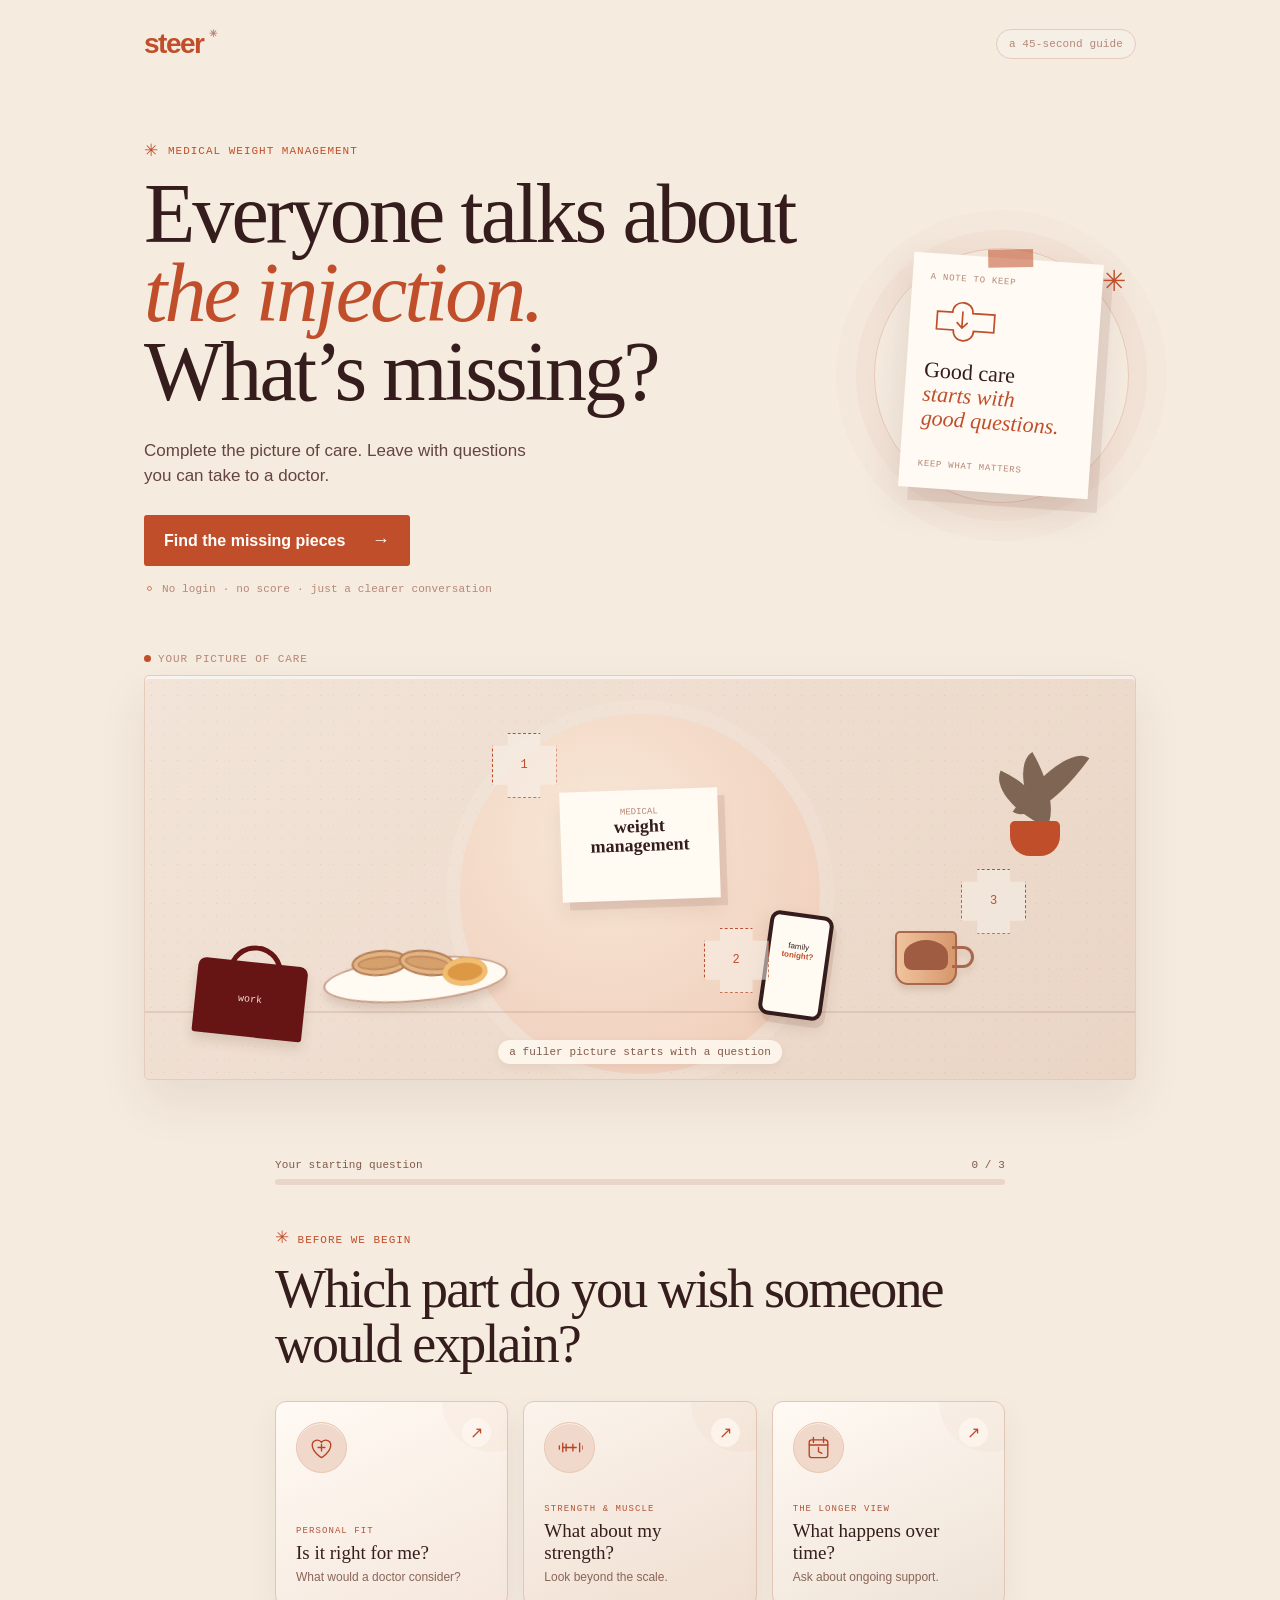
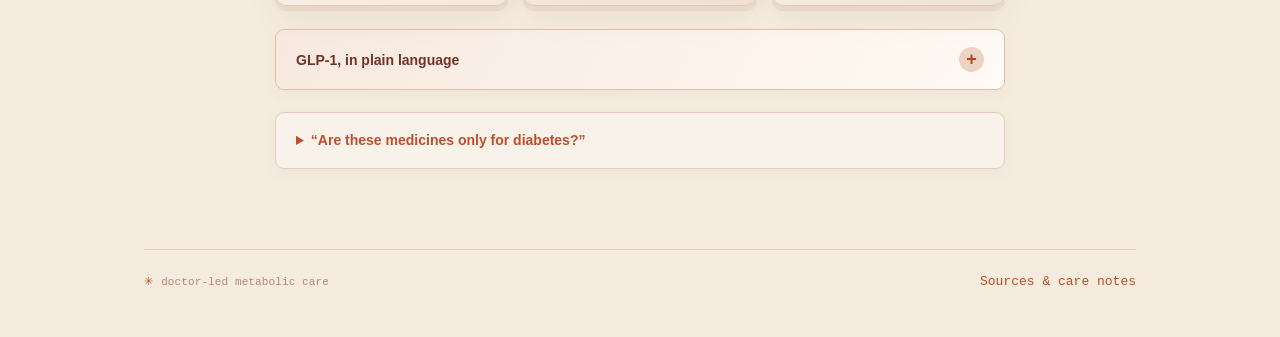
==== index.html @ 1829b13c "Build The Missing Pieces demo" ====
<!doctype html>
<html lang="en">
<head>
  <meta charset="UTF-8" />
  <meta name="viewport" content="width=device-width, initial-scale=1.0" />
  <meta name="theme-color" content="#f5ebdf" />
  <meta name="description" content="The Missing Pieces — a short interactive guide to better questions about medical weight management." />
  <title>The Missing Pieces · steer</title>
  <link rel="stylesheet" href="styles.css" />
  <link rel="stylesheet" href="accessibility.css" />
  <link rel="stylesheet" href="visual-refresh.css" />
  <link rel="stylesheet" href="text-treatment.css" />
</head>
<body>
  <main class="app-shell">
    <header class="topbar"><a class="wordmark" href="#top" aria-label="steer home">steer</a><span class="topbar-note">a 45-second guide</span></header>
    <section class="hero" id="top"><div class="hero-main"><p class="eyebrow"><span class="eyebrow-star">✳</span> medical weight management</p><h1>Everyone talks about<br /><em>the injection.</em><br />What’s missing?</h1><p class="hero-copy">Complete the picture of care. Leave with questions you can take to a doctor.</p><button class="primary-button" id="startButton">Find the missing pieces <span>→</span></button><p class="quiet-note"><span>◦</span> No login <span>·</span> no score <span>·</span> just a clearer conversation</p></div><aside class="hero-aside" aria-hidden="true"><div class="aside-ring"></div><div class="aside-paper"><span class="aside-label">a note to keep</span><svg viewBox="0 0 90 70" fill="none"><path d="M11 24h18c0-7 5-12 12-12s12 5 12 12h26v21H55c0 7-5 12-12 12s-12-5-12-12H11V24Z" stroke="currentColor" stroke-width="2"/><path d="M41 23v19m0 0-6-6m6 6 6-6" stroke="currentColor" stroke-width="2" stroke-linecap="round" stroke-linejoin="round"/></svg><strong>Good care<br /><em>starts with<br />good questions.</em></strong><span class="aside-foot">keep what matters</span></div><span class="aside-spark">✳</span></aside></section>
    <section class="scene-wrap"><div class="scene-label"><span class="dot"></span> your picture of care</div><div class="scene" id="scene" role="img" aria-label="Illustration of an Indian dining table with roti, dal, chai, a work bag, a family invitation, and three empty spaces around a medical weight-management note."><div class="sun-shape"></div><div class="table-line"></div><div class="plant plant-left"><i></i><i></i><i></i><b></b></div><div class="plate"><span class="roti r1"></span><span class="roti r2"></span><span class="dal"></span></div><div class="chai"><span class="chai-liquid"></span><span class="chai-handle"></span></div><div class="phone"><span>family<br /><b>tonight?</b></span></div><div class="bag"><span>work</span></div><div class="note-card"><small>medical</small><strong>weight<br />management</strong></div><div class="piece-slot slot-one" data-piece="0"><span>1</span></div><div class="piece-slot slot-two" data-piece="1"><span>2</span></div><div class="piece-slot slot-three" data-piece="2"><span>3</span></div><div class="band" aria-hidden="true"></div><div class="calendar" aria-hidden="true"><b>MON</b><strong>15</strong></div><div class="scene-caption">a fuller picture starts with a question</div></div></section>
    <section class="experience" id="experience"><div class="progress-row"><span id="progressLabel">Your starting question</span><span id="progressCount">0 / 3</span></div><div class="progress-track"><span id="progressBar"></span></div>
      <div class="step-panel active" id="concernPanel"><p class="eyebrow"><span class="eyebrow-star">✳</span> Before we begin</p><h2>Which part do you wish someone would explain?</h2><div class="option-grid concern-options"><button class="option" data-concern="right"><span class="option-icon"><svg viewBox="0 0 32 32" fill="none"><path d="M16 28s-11-6.7-11-15a6 6 0 0 1 11-3 6 6 0 0 1 11 3c0 8.3-11 15-11 15Z"/><path d="M12 16h8m-4-4v8"/></svg></span><span class="option-copy"><small>PERSONAL FIT</small><strong>Is it right for me?</strong><em>What would a doctor consider?</em></span><b aria-hidden="true">↗</b></button><button class="option" data-concern="muscle"><span class="option-icon"><svg viewBox="0 0 32 32" fill="none"><path d="M8 11v10m-4-7v4m24-7v10m4-7v4M8 16h16"/><path d="M12 12v8m8-8v8"/></svg></span><span class="option-copy"><small>STRENGTH &amp; MUSCLE</small><strong>What about my strength?</strong><em>Look beyond the scale.</em></span><b aria-hidden="true">↗</b></button><button class="option" data-concern="longterm"><span class="option-icon"><svg viewBox="0 0 32 32" fill="none"><rect x="5" y="7" width="22" height="21" rx="3"/><path d="M10 4v6m12-6v6M5 13h22m-11 3v5l4 2"/></svg></span><span class="option-copy"><small>THE LONGER VIEW</small><strong>What happens over time?</strong><em>Ask about ongoing support.</em></span><b aria-hidden="true">↗</b></button></div><details class="basics-note"><summary>GLP-1, in plain language <span>+</span></summary><div class="signal-diagram" aria-hidden="true"><span>gut hormone</span><b>→</b><span>body signals</span><b>→</b><span>appetite<br />&amp; glucose</span></div><p>GLP-1 is a hormone made in the gut. Medicines that act on this pathway mimic some of its effects, including effects on appetite and blood glucose. The exact effects and approved uses depend on the specific product.</p><a href="https://www.niddk.nih.gov/health-information/weight-management/prescription-medications-treat-overweight-obesity" target="_blank" rel="noreferrer">NIDDK: prescription medicines and how they work ↗</a></details><details class="myth-note"><summary>“Are these medicines only for diabetes?”</summary><p>Uses vary by medicine and product. In India, some products in this treatment area have weight-management indications. Ask a clinician about the exact product, its approved use and whether it could be appropriate for you.</p><a href="https://cdsco.gov.in/opencms/resources/UploadCDSCOWeb/2018/UploadBiologicalrDNA/Form%2045%20Jul%202021%20to%20Aug%202022%20Final.pdf" target="_blank" rel="noreferrer">CDSCO approved product information ↗</a></details></div>
      <div class="step-panel" id="piecePanel"><button class="back-link" id="backToConcern">← <span>Change my concern</span></button><p class="eyebrow" id="pieceEyebrow">piece one · before you begin</p><h2 id="pieceQuestion"></h2><div class="option-grid answer-options"><button class="answer" data-answer="surface"><span><svg viewBox="0 0 24 24" fill="none"><path d="M5 5h14v11H9l-4 4V5Z"/><path d="M9 9h6m-6 4h4"/></svg></span><strong id="answerA"></strong></button><button class="answer" data-answer="care"><span><svg viewBox="0 0 24 24" fill="none"><path d="M4 6h16v11H9l-5 3V6Z"/><path d="M8 10h8m-8 3h5"/></svg></span><strong id="answerB"></strong></button></div><div class="reveal" id="reveal" aria-live="polite"><div class="reveal-mark">✦</div><p id="revealText"></p><p class="source-caption" id="sourceCaption"></p><button class="text-button" id="sourceButton">Read evidence notes and sources ↗</button></div><button class="primary-button next-button" id="nextButton">Find the next piece <span>→</span></button></div>
      <div class="step-panel" id="finalPanel"><p class="eyebrow">your take-away</p><h2>A fuller picture.<br /><em>Better questions.</em></h2><div class="question-card" id="questionCard"><div class="card-top"><span>before i decide</span><span>steer · 01</span></div><h3>My questions for a doctor</h3><p class="card-context" id="cardContext"></p><ol id="questionList"></ol><div class="card-footer">Bring this conversation to someone who can make the medical call with you.</div></div><div class="action-row"><button class="secondary-button" id="copyButton">Copy my questions</button><button class="secondary-button" id="downloadButton">Save card</button></div><div class="handoff"><p>You don’t need to have the answers before speaking to a doctor.</p><button class="primary-button" id="handoffButton">Bring these questions to Steer <span>→</span></button><button class="text-button" id="programmeButton">See how the programme works</button></div><button class="restart-button" id="restartButton">Start again</button><p class="privacy-note">If you choose to contact Steer, you decide whether to share this summary. Nothing is shared automatically.</p></div>
    </section>
    <footer class="site-footer"><span>doctor-led metabolic care</span><button class="text-button" id="footerSourceButton">Sources &amp; care notes</button></footer>
  </main>
  <dialog id="sourceDialog"><button class="dialog-close" id="dialogClose" aria-label="Close">×</button><p class="eyebrow">care notes</p><h2>What this experience is saying</h2><p>Medical weight-management decisions are personal. A clinician considers your health history, medicines, goals, risks and benefits before recommending a plan.</p><p>Resistance exercise during dietary weight loss may help limit lean-mass loss, though results vary. The evidence does not guarantee that muscle will be preserved for an individual.</p><p>In the STEP 1 trial extension, participants regained weight after semaglutide and structured lifestyle support were withdrawn. This study does not predict an individual’s outcome.</p><p class="dialog-source">Sources: <a href="https://www.nice.org.uk/guidance/ng246/chapter/medicines-and-surgery" target="_blank" rel="noreferrer">NICE weight-management guidance</a> (UK; general clinical context); <a href="https://bmjopensem.bmj.com/content/11/3/e002363" target="_blank" rel="noreferrer">resistance exercise systematic review</a>; <a href="https://pubmed.ncbi.nlm.nih.gov/35441470/" target="_blank" rel="noreferrer">Wilding et al., STEP 1 extension</a>. This prototype is educational and not medical advice.</p></dialog>
  <dialog id="consentDialog"><button class="dialog-close" id="consentClose" aria-label="Close">×</button><p class="eyebrow">before you continue</p><h2>Continue to Steer?</h2><p>Your concern and questions stay in this browser. This demo does not send them to Steer. Save or copy your card, then bring it with you if you contact the team.</p><label class="consent-check"><input type="checkbox" id="consentCheckbox" /> <span>I understand that continuing opens Steer’s website; it does not share my answers.</span></label><button class="primary-button" id="consentContinue" disabled>Continue to Steer <span>→</span></button><button class="text-button dialog-cancel" id="consentCancel">Stay here</button></dialog>
  <div class="toast" id="toast" role="status"></div><script src="app.js"></script>
</body>
</html>
---- styles.css ----
:root{--cream:#f5ebdf;--soft:#f8f2eb;--rust:#c04e2a;--maroon:#661414;--ink:#351d1d;--clay:#b58777;--blush:#e6cbbd;--shadow:0 16px 45px rgba(83,39,24,.10)}
*{box-sizing:border-box}html{scroll-behavior:smooth}body{margin:0;background:var(--cream);color:var(--ink);font-family:'DM Sans',sans-serif}button{font:inherit;cursor:pointer;color:inherit}.app-shell{max-width:1040px;margin:auto;padding:0 24px}.topbar{display:flex;justify-content:space-between;align-items:center;padding:25px 0;border-bottom:1px solid var(--blush)}.wordmark{font-size:25px;font-weight:700;letter-spacing:-1.5px;color:var(--rust);text-decoration:none}.topbar-note,.quiet-note,.scene-caption,.scene-label,.progress-row,.card-top,.site-footer,.privacy-note{font-family:'DM Mono',monospace;font-size:11px;letter-spacing:.01em}.topbar-note{color:var(--clay)}.hero{max-width:730px;padding:75px 0 42px}.eyebrow{margin:0 0 14px;color:var(--rust);font-family:'DM Mono',monospace;font-size:11px;text-transform:uppercase;letter-spacing:.09em}.hero h1,h2,h3{font-family:'Playfair Display',serif;font-weight:500;letter-spacing:-.035em;margin:0}.hero h1{font-size:clamp(47px,7vw,82px);line-height:.98}.hero em,h2 em{color:var(--rust);font-style:italic}.hero-copy{max-width:430px;font-size:18px;line-height:1.5;margin:26px 0}.primary-button{border:0;background:var(--rust);color:#fff;padding:15px 20px;border-radius:3px;font-weight:600;transition:transform .2s,background .2s}.primary-button:hover{background:var(--maroon);transform:translateY(-2px)}.primary-button span{padding-left:22px;font-size:18px}.quiet-note{margin:13px 0;color:var(--clay)}
.scene-wrap{position:relative;padding:20px 0 50px}.scene-label{color:var(--clay);margin-bottom:10px}.dot{display:inline-block;width:7px;height:7px;border-radius:50%;background:var(--rust);margin-right:7px}.scene{height:390px;position:relative;overflow:hidden;background:#eddfd0;border:1px solid var(--blush);box-shadow:var(--shadow);background-image:radial-gradient(rgba(192,78,42,.08) .8px,transparent .8px);background-size:10px 10px}.sun-shape{position:absolute;width:360px;height:360px;border-radius:50%;background:#f4d8c7;left:50%;top:50px;transform:translateX(-50%)}.table-line{position:absolute;left:0;right:0;bottom:52px;border-top:2px solid rgba(102,20,20,.17)}.plate{position:absolute;left:18%;bottom:77px;width:185px;height:45px;border-radius:50%;background:#f8f2eb;border:2px solid #c99e8a;transform:rotate(-5deg)}.roti{position:absolute;border-radius:50%;background:#d6a06d;border:2px solid #b77e55;width:57px;height:26px;top:-12px}.r1{left:28px}.r2{left:75px;top:-8px;transform:rotate(12deg)}.dal{position:absolute;width:45px;height:28px;border-radius:50%;background:#dc9845;right:18px;top:3px}.chai{position:absolute;right:18%;bottom:94px;width:62px;height:54px;border:2px solid #a9684e;border-radius:5px 5px 13px 13px;background:#e3b184}.chai-liquid{display:block;margin:7px;width:44px;height:30px;background:#9f5c42;border-radius:50% 50% 8px 8px}.chai-handle{position:absolute;right:-19px;top:13px;width:22px;height:22px;border:3px solid #a9684e;border-left:0;border-radius:0 50% 50% 0}.phone{position:absolute;right:31%;bottom:61px;width:64px;height:105px;border:4px solid var(--ink);border-radius:10px;background:var(--soft);padding:25px 5px 5px;font-size:8px;text-align:center;transform:rotate(8deg);box-shadow:4px 5px 0 rgba(102,20,20,.13)}.phone b{color:var(--rust)}.bag{position:absolute;left:5%;bottom:42px;width:110px;height:75px;background:var(--maroon);border-radius:8px 8px 3px 3px;transform:rotate(6deg);color:#f6ddd0;text-align:center;padding-top:32px;font-family:'DM Mono',monospace;font-size:10px}.bag:before{content:'';position:absolute;left:30px;top:-17px;width:45px;height:27px;border:5px solid var(--maroon);border-bottom:0;border-radius:30px 30px 0 0}.plant{position:absolute;right:7%;top:30px;width:60px;height:150px}.plant b{position:absolute;bottom:0;left:4px;width:50px;height:35px;background:#c04e2a;border-radius:5px 5px 20px 20px}.plant i{position:absolute;width:32px;height:74px;background:#7e6554;border-radius:100% 0 100% 0;transform:rotate(-30deg);bottom:27px;left:15px}.plant i:nth-child(2){transform:rotate(35deg);left:29px;height:88px}.plant i:nth-child(3){transform:rotate(-65deg);left:0;height:62px}.note-card{position:absolute;left:50%;top:114px;transform:translateX(-50%) rotate(-2deg);width:158px;min-height:110px;background:var(--soft);padding:17px;box-shadow:6px 7px 0 rgba(102,20,20,.12);text-align:center}.note-card small{display:block;color:var(--clay);font-family:'DM Mono',monospace;font-size:9px;text-transform:uppercase}.note-card strong{font-family:'Playfair Display',serif;font-size:18px;line-height:1.02}.piece-slot{position:absolute;width:65px;height:65px;border:2px dashed var(--rust);background:rgba(245,235,223,.4);color:var(--rust);display:grid;place-items:center;font-family:'DM Mono',monospace;transition:all .5s}.piece-slot span{font-size:12px}.slot-one{left:35%;top:57px;clip-path:polygon(0 20%,25% 20%,25% 0,75% 0,75% 20%,100% 20%,100% 80%,75% 80%,75% 100%,25% 100%,25% 80%,0 80%)}.slot-two{right:37%;top:252px;clip-path:polygon(0 20%,25% 20%,25% 0,75% 0,75% 20%,100% 20%,100% 80%,75% 80%,75% 100%,25% 100%,25% 80%,0 80%)}.slot-three{right:11%;top:193px;clip-path:polygon(0 20%,25% 20%,25% 0,75% 0,75% 20%,100% 20%,100% 80%,75% 80%,75% 100%,25% 100%,25% 80%,0 80%)}.piece-slot.filled{background:var(--rust);border-color:var(--rust);color:#fff;transform:scale(1.05)}.band{position:absolute;right:31%;bottom:40px;width:53px;height:20px;border:5px solid var(--rust);border-left:0;border-right:0;border-radius:50%;transform:rotate(-15deg);opacity:0;transition:opacity .5s}.calendar{position:absolute;right:2%;bottom:50px;width:68px;height:73px;background:#fff3ea;box-shadow:3px 4px 0 rgba(102,20,20,.1);padding:10px;text-align:center;transform:rotate(8deg);opacity:0;transition:opacity .5s}.calendar b{font:9px 'DM Mono';color:var(--rust)}.calendar strong{display:block;font:32px 'Playfair Display';color:var(--maroon)}.scene-caption{position:absolute;left:50%;bottom:15px;transform:translateX(-50%);color:var(--clay);white-space:nowrap}
.experience{max-width:690px;margin:0 auto;padding:20px 0 80px}.progress-row{display:flex;justify-content:space-between;color:var(--clay);margin-bottom:8px}.progress-track{height:3px;background:var(--blush);margin-bottom:45px}.progress-track span{display:block;height:100%;width:0;background:var(--rust);transition:width .4s}.step-panel{display:none}.step-panel.active{display:block;animation:rise .45s ease both}.step-panel h2{font-size:clamp(34px,5vw,54px);line-height:1.04;margin-bottom:27px}.option-grid{display:grid;gap:10px}.option,.answer{background:var(--soft);border:1px solid var(--blush);padding:18px;text-align:left;border-radius:2px;transition:all .2s}.option{display:grid;grid-template-columns:35px 1fr 20px;align-items:center;gap:12px;font-size:16px}.option:hover,.answer:hover,.option.selected{border-color:var(--rust);transform:translateX(4px)}.option-icon{color:var(--rust);font-family:'Playfair Display';font-size:25px}.option b{font-size:20px;color:var(--rust);font-weight:400}.answer-options{grid-template-columns:1fr 1fr}.answer{min-height:100px;display:flex;flex-direction:column;justify-content:space-between;gap:18px}.answer span{display:block;width:18px;height:18px;border:1px solid var(--rust);border-radius:50%}.answer.chosen{background:#f1ddd0;border-color:var(--rust)}.reveal{display:none;margin-top:24px;padding:22px;background:var(--maroon);color:#fff}.reveal.visible{display:block;animation:rise .45s ease both}.reveal p{font:24px/1.2 'Playfair Display';margin:0 0 16px}.reveal-mark{color:#f2bb9c;margin-bottom:8px}.text-button{border:0;background:none;padding:0;color:var(--rust);font-size:13px}.reveal .text-button{color:#f2bb9c}.next-button{display:none;margin-top:22px}.next-button.visible{display:inline-block}
.question-card{background:var(--soft);border:1px solid var(--blush);padding:25px;margin:20px 0;box-shadow:var(--shadow)}.card-top{display:flex;justify-content:space-between;color:var(--clay);text-transform:uppercase;font-size:10px}.question-card h3{font-size:31px;margin:27px 0 7px}.card-context{color:var(--rust);font-size:14px;margin:0 0 20px}.question-card ol{padding-left:24px;margin:0}.question-card li{padding:8px 0 8px 5px;border-bottom:1px solid var(--blush);font-size:15px;line-height:1.35}.card-footer{font-size:12px;color:var(--clay);margin-top:22px;line-height:1.45}.action-row{display:flex;gap:10px}.secondary-button{background:transparent;border:1px solid var(--rust);color:var(--rust);padding:12px 15px;border-radius:2px;font-size:13px}.restart-button{border:0;background:none;color:var(--clay);font:11px 'DM Mono';margin-top:28px;text-decoration:underline}.handoff{border-top:1px solid var(--blush);margin-top:45px;padding-top:28px}.handoff p{font:24px 'Playfair Display';margin:0 0 17px}.handoff .text-button{display:block;margin-top:15px}.privacy-note{color:var(--clay);line-height:1.4;margin-top:28px}.site-footer{border-top:1px solid var(--blush);padding:24px 0 45px;display:flex;justify-content:space-between;color:var(--clay)}dialog{border:0;background:var(--soft);color:var(--ink);max-width:510px;padding:36px;box-shadow:0 18px 70px rgba(53,29,29,.3)}dialog::backdrop{background:rgba(53,29,29,.35)}dialog h2{font-size:38px;line-height:1.05;margin-bottom:20px}dialog p{line-height:1.55;font-size:14px}dialog a{color:var(--rust)}.dialog-source{font-size:11px!important;color:var(--clay)}.dialog-close{position:absolute;right:17px;top:13px;border:0;background:none;font-size:28px;color:var(--rust)}.consent-check{display:flex;gap:10px;align-items:flex-start;background:#f1ddd0;padding:15px;margin:22px 0;line-height:1.4;font-size:14px}.consent-check input{accent-color:var(--rust);margin-top:3px}.dialog-cancel{display:block;margin:15px auto 0}.toast{position:fixed;bottom:25px;left:50%;transform:translate(-50%,20px);background:var(--maroon);color:white;padding:12px 18px;font-size:13px;opacity:0;pointer-events:none;transition:.25s}.toast.show{opacity:1;transform:translate(-50%,0)}@keyframes rise{from{opacity:0;transform:translateY(12px)}to{opacity:1;transform:none}}
@media(max-width:600px){.app-shell{padding:0 17px}.hero{padding-top:56px}.scene{height:320px}.sun-shape{width:285px;height:285px}.plate{left:8%;transform:scale(.78) rotate(-5deg);transform-origin:left bottom}.chai{right:7%;transform:scale(.78);transform-origin:right bottom}.phone{right:24%;transform:scale(.75) rotate(8deg);transform-origin:right bottom}.bag{left:1%;transform:scale(.75) rotate(6deg);transform-origin:left bottom}.note-card{top:92px;transform:translateX(-50%) rotate(-2deg) scale(.8)}.plant{right:0;transform:scale(.75);transform-origin:right top}.slot-one{left:30%;top:42px;transform:scale(.75)}.slot-two{right:34%;top:214px;transform:scale(.75)}.slot-three{right:3%;top:168px;transform:scale(.75)}.scene-caption{font-size:9px}.answer-options{grid-template-columns:1fr}.experience{padding-bottom:55px}.action-row{flex-direction:column}.site-footer{display:block}.site-footer .text-button{margin-top:15px}}
@media(prefers-reduced-motion:reduce){html{scroll-behavior:auto}.primary-button,.option,.answer,.piece-slot,.band,.calendar,.progress-track span,.toast{transition:none}.step-panel.active,.reveal.visible{animation:none}}
@media(max-width:360px){.app-shell{padding:0 12px}.hero h1{font-size:43px}.scene{height:300px}.scene-caption{font-size:8px}.primary-button{width:100%}}
---- accessibility.css ----
button:focus-visible,a:focus-visible,input:focus-visible{outline:3px solid #661414;outline-offset:3px}
.source-caption{font:11px/1.45 'DM Sans',sans-serif;color:#f5ebdf;margin:0 0 12px!important;opacity:.88}
.myth-note{margin-top:22px;padding:16px 18px;border:1px solid #e6cbbd;background:#f8f2eb;font-size:14px;line-height:1.5}.myth-note summary{color:#c04e2a;font-weight:600;cursor:pointer}.myth-note p{margin:12px 0}.myth-note a{color:#661414;font-size:12px}
@media(prefers-reduced-motion:reduce){html{scroll-behavior:auto}.primary-button,.option,.answer,.piece-slot,.band,.calendar,.progress-track span,.toast{transition:none}.step-panel.active,.reveal.visible{animation:none}}
---- visual-refresh.css ----
:root{--paper-edge:#d7b7a7;--rust-light:#dd7952;--ink-soft:#654441}
.topbar{border-bottom-color:transparent;padding-top:28px}.wordmark{font-size:28px;position:relative}.wordmark::after{content:'✳';font-size:10px;position:absolute;right:-12px;top:0;color:var(--clay)}.topbar-note{padding:8px 12px;border:1px solid var(--blush);border-radius:99px;background:#f8f2ebaa}
.hero{max-width:none;display:grid;grid-template-columns:minmax(0,1fr) 270px;align-items:center;gap:40px;padding:54px 0 24px}.hero-main{max-width:660px}.hero h1{font-size:clamp(52px,7.2vw,84px);line-height:.94}.hero .eyebrow{display:flex;align-items:center;gap:9px}.eyebrow-star{font:17px Georgia;color:var(--rust)}.hero-copy{font-size:17px;color:var(--ink-soft);max-width:390px}.quiet-note{display:flex;gap:7px;align-items:center}.quiet-note span:first-child{color:var(--rust);font-size:18px}.hero-aside{height:310px;position:relative;display:grid;place-items:center}.aside-ring{position:absolute;width:255px;height:255px;border-radius:50%;border:1px solid #c04e2a36;box-shadow:0 0 0 18px #c04e2a08,0 0 0 38px #c04e2a05}.aside-paper{position:relative;width:190px;height:235px;background:#fffaf3;box-shadow:10px 13px 0 #66141415,0 13px 38px #53301d20;transform:rotate(4deg);padding:19px 18px;display:flex;flex-direction:column;align-items:flex-start}.aside-paper::before{content:'';position:absolute;top:-9px;left:74px;width:45px;height:18px;background:#c04e2a8a;transform:rotate(-5deg)}.aside-label,.aside-foot{font:9px 'DM Mono',monospace;letter-spacing:.08em;text-transform:uppercase;color:var(--clay)}.aside-paper svg{width:76px;height:60px;color:var(--rust);margin:8px 0}.aside-paper svg path{stroke:currentColor}.aside-paper strong{font:22px/1.08 'Playfair Display',Georgia,serif;color:var(--ink);font-weight:500}.aside-paper strong em{color:var(--rust)}.aside-foot{margin-top:auto}.aside-spark{position:absolute;right:10px;top:43px;font-size:29px;color:var(--rust);animation:twinkle 4s ease-in-out infinite}
.scene-wrap{padding-top:17px}.scene-label{display:flex;align-items:center;letter-spacing:.08em;text-transform:uppercase}.scene{height:405px;border-radius:5px;background-color:#efdfd0;background-image:radial-gradient(#9c5e4824 .9px,transparent .9px),linear-gradient(140deg,#f2e4d8,#ead5c5);background-size:13px 13px,auto;box-shadow:0 22px 50px #552b1b16,0 3px 0 #ffffff8c inset}.sun-shape{width:360px;height:360px;top:38px;background:radial-gradient(circle at 40% 34%,#f9e8d8,#edc9b5);box-shadow:0 0 0 14px #f5ebdf33}.table-line{bottom:66px;border-top:2px solid #8d554526}.plate{filter:drop-shadow(0 7px 4px #613b2425);background:#fffaf2}.roti{box-shadow:inset 0 0 0 4px #e1b583, inset 0 0 0 6px #c48b5e}.dal{box-shadow:inset 0 0 0 5px #f1bd70}.chai{filter:drop-shadow(0 5px 3px #613b2425);background:linear-gradient(90deg,#f0c49d,#d6976c)}.phone{background:#fffaf2;box-shadow:4px 7px 0 #6c35251c,0 8px 16px #613b2425}.bag{box-shadow:0 7px 12px #613b2426}.note-card{background:#fffaf2;box-shadow:7px 8px 0 #66141418,0 12px 19px #613b2418}.piece-slot{border:1.5px dashed #c04e2a;background:#f8f2eb8a;box-shadow:0 8px 14px #713b2514;animation:float-piece 4s ease-in-out infinite}.slot-two{animation-delay:-1.3s}.slot-three{animation-delay:-2.6s}.piece-slot.filled{animation:piece-land .48s cubic-bezier(.2,.9,.2,1.3) both;box-shadow:0 6px 14px #9e3b1d45}.scene-caption{padding:6px 11px;border-radius:99px;background:#fff9f0d9;color:#815a4b;box-shadow:0 3px 8px #613b2412}
.experience{max-width:730px;padding-top:29px}.progress-row{color:#815a4b;font-size:11px}.progress-track{height:6px;border-radius:99px;background:#ead6c9;margin-bottom:42px;overflow:hidden}.progress-track span{border-radius:99px;background:linear-gradient(90deg,var(--rust),#d97852)}.step-panel h2{line-height:1.02}.concern-options{gap:13px}.option{grid-template-columns:56px 1fr 24px;min-height:80px;padding:11px 18px;border-radius:8px;background:linear-gradient(105deg,#fffaf3,#f8f2eb);box-shadow:0 3px 0 #d7b7a72b;position:relative;overflow:hidden}.option::after{content:'';position:absolute;right:-35px;top:-50px;width:100px;height:100px;background:#c04e2a09;border-radius:50%;transition:transform .3s}.option:hover{transform:translateY(-2px);box-shadow:0 8px 20px #63331d16;border-color:#c04e2a}.option:hover::after{transform:scale(1.5)}.option-icon{height:44px;width:44px;border-radius:50%;display:grid;place-items:center;background:#f2ded1;color:var(--rust)}.option-icon svg{width:25px;height:25px;stroke:currentColor;stroke-width:1.6;stroke-linecap:round;stroke-linejoin:round}.option>b{z-index:1}.answer-options{gap:14px}.answer{min-height:118px;border-radius:8px;background:linear-gradient(145deg,#fffaf3,#f8f2eb);box-shadow:0 3px 0 #d7b7a72b}.answer>span{width:27px;height:27px;display:grid;place-items:center;background:#f2ded1;border:0;position:relative}.answer>span::after{content:'↗';font-size:15px;color:var(--rust)}.answer:hover{transform:translateY(-3px);box-shadow:0 9px 18px #63331d13}.answer.chosen{background:#f3e0d4;box-shadow:0 0 0 2px #c04e2a inset}.reveal{border-radius:9px;background:linear-gradient(135deg,#661414,#7b2720);box-shadow:0 12px 24px #66141422;padding:25px}.reveal-mark{width:32px;height:32px;display:grid;place-items:center;border-radius:50%;background:#ffffff16;color:#f2bb9c}.reveal p{font-size:25px;line-height:1.25}.source-caption{opacity:.86}.question-card{border-radius:9px;padding:30px;position:relative;overflow:hidden;background:linear-gradient(135deg,#fffaf3,#f8f2eb);box-shadow:0 13px 34px #63331d13}.question-card::after{content:'✳';position:absolute;right:-23px;top:-34px;font-size:130px;color:#c04e2a0d}.card-top{position:relative;z-index:1}.card-top span:first-child{display:flex;align-items:center;gap:7px}.card-top span:first-child::before{content:'✳';color:var(--rust);font-size:15px}.question-card h3{position:relative;z-index:1}.question-card li::marker{color:var(--rust);font-family:Georgia,serif}.secondary-button{border-radius:5px;transition:all .2s}.secondary-button:hover{background:var(--rust);color:white;box-shadow:0 6px 14px #c04e2a30;transform:translateY(-2px)}.handoff{padding:29px;background:#f0dfd4;border:1px solid #e6cbbd;border-radius:9px}.handoff .primary-button{box-shadow:0 6px 15px #c04e2a35}.myth-note{border-radius:7px}.site-footer{align-items:center}.site-footer>span:first-child::before{content:'✳';color:var(--rust);margin-right:8px}
.ad-myth{border-radius:6px}.ad-options button{border-radius:5px}.ad-primary{border-radius:5px;box-shadow:0 4px 9px #c04e2a24}.ad-reveal{border-radius:6px;box-shadow:0 5px 14px #66141422}.ad-actions button{border-radius:4px}
@keyframes float-piece{0%,100%{translate:0 0}50%{translate:0 -5px}}@keyframes piece-land{0%{scale:.72;rotate:-8deg}70%{scale:1.12;rotate:2deg}100%{scale:1;rotate:0}}@keyframes twinkle{0%,100%{transform:rotate(0) scale(1)}50%{transform:rotate(13deg) scale(1.13)}}
@media(max-width:700px){.hero{grid-template-columns:1fr;gap:0;padding:44px 0 13px}.hero-aside{display:none}.hero h1{font-size:clamp(48px,12vw,70px)}.scene{height:345px}.scene-wrap{padding-bottom:36px}.experience{padding-top:10px}.option{min-height:74px}.question-card{padding:23px}.handoff{padding:22px}}
@media(prefers-reduced-motion:reduce){.piece-slot,.aside-spark{animation:none}}
---- text-treatment.css ----
.concern-options{grid-template-columns:repeat(3,minmax(0,1fr));gap:15px;margin-top:29px}
.concern-options .option{min-height:205px;display:flex;flex-direction:column;align-items:flex-start;justify-content:space-between;gap:18px;padding:20px;border:1px solid #e2c6b6;border-radius:11px;background:linear-gradient(155deg,#fffaf4 0%,#f5e7dc 100%);box-shadow:0 5px 0 #dcc1b25c,0 13px 30px #643e2910;text-align:left;white-space:normal;position:relative;transition:transform .2s,box-shadow .2s,border-color .2s}
.concern-options .option:nth-child(2){background:linear-gradient(155deg,#fbf4ec 0%,#f0ded1 100%)}.concern-options .option:nth-child(3){background:linear-gradient(155deg,#fffaf4 0%,#eee2d6 100%)}
.concern-options .option:hover{transform:translateY(-5px) rotate(-.5deg);border-color:#c04e2a;box-shadow:0 8px 0 #dcc1b25c,0 20px 38px #643e2920}.concern-options .option:active{transform:translateY(-1px)}
.concern-options .option-icon{height:51px;width:51px;background:#f0d8ca;border:1px solid #e8c5b1;color:#b74324;box-shadow:inset 0 1px #fff9}.concern-options .option-icon svg{width:27px;height:27px}
.option-copy{display:flex;flex-direction:column;gap:6px;min-width:0}.option-copy small{font:9px 'DM Mono',monospace;letter-spacing:.12em;color:#b35439}.option-copy strong{font:500 19px/1.12 'Playfair Display',Georgia,serif;color:#351d1d}.option-copy em{font:12px/1.35 'DM Sans',Arial,sans-serif;color:#8a6558;font-style:normal}
.concern-options .option>b{position:absolute;right:16px;top:16px;width:29px;height:29px;border-radius:50%;display:grid;place-items:center;color:#bf4b2a;background:#fff9f2b8;font-size:16px;transition:transform .2s}.concern-options .option:hover>b{transform:translate(2px,-2px)}
.back-link{display:inline-flex;align-items:center;gap:10px;align-self:flex-start;border:0;background:transparent;padding:0 0 17px;color:#a54329;font:12px 'DM Sans',Arial,sans-serif;cursor:pointer}.back-link span{border-bottom:1px solid #cf9d89;padding-bottom:2px}.back-link:hover span{border-color:#a54329}.back-link:focus-visible{outline:2px solid #661414;outline-offset:4px;border-radius:2px}
.step-panel#piecePanel .eyebrow{margin-top:0}.answer-options{gap:14px;margin-top:26px}.answer-options .answer{min-height:146px;display:flex;justify-content:space-between;align-items:flex-start;gap:15px;padding:20px;border-radius:10px;border:1px solid #e2c6b6;background:linear-gradient(145deg,#fffaf4,#f5e8dc);box-shadow:0 4px 0 #dcc1b244,0 9px 22px #643e290b;text-align:left}.answer-options .answer:nth-child(2){background:linear-gradient(145deg,#fdf5ed,#f0ded1)}.answer-options .answer>span{width:38px;height:38px;flex:none;border:0;border-radius:50%;display:grid;place-items:center;background:#f0d8ca;color:#b74324}.answer-options .answer>span::after{display:none}.answer-options .answer>span svg{width:21px;height:21px;stroke:currentColor;stroke-width:1.55;stroke-linecap:round;stroke-linejoin:round}.answer-options .answer strong{font:600 16px/1.25 'DM Sans',Arial,sans-serif;color:#351d1d;align-self:flex-end}.answer-options .answer:hover{transform:translateY(-3px);border-color:#c04e2a;box-shadow:0 7px 0 #dcc1b244,0 15px 27px #643e2918}.answer-options .answer.chosen{border:1px solid #c04e2a;background:linear-gradient(145deg,#f8e8dc,#f0d8ca);box-shadow:0 0 0 2px #c04e2a35,0 8px 20px #643e2918}.answer-options .answer:focus-visible{outline:3px solid #661414;outline-offset:3px}
.reveal{margin-top:24px!important;border:1px solid #e3c6b4;border-left:5px solid #c04e2a;border-radius:10px;background:linear-gradient(145deg,#fffaf4,#f7ede4);box-shadow:0 10px 27px #643e2914;color:#351d1d;padding:23px 25px}.reveal-mark{width:35px;height:35px;border-radius:50%;background:#f2ded1;color:#bd4a2a;margin-bottom:14px}.reveal p#revealText{font:500 21px/1.3 'Playfair Display',Georgia,serif;color:#351d1d;margin:0 0 16px}.reveal .source-caption{display:block;font:11px/1.5 'DM Sans',Arial,sans-serif!important;color:#806459!important;border-top:1px solid #e7d4c8;padding-top:12px;margin:0 0 11px!important;opacity:1}.reveal .text-button{font:600 11px 'DM Sans',Arial,sans-serif;color:#aa4529;text-decoration:underline;text-underline-offset:3px}.next-button{border-radius:5px;box-shadow:0 5px 13px #a7432830}
.myth-note{border-radius:9px;padding:17px 20px;box-shadow:0 5px 18px #643e290b}.myth-note summary{outline:none}.myth-note summary:focus-visible{outline:2px solid #661414;outline-offset:4px;border-radius:2px}
.basics-note{margin-top:23px;padding:17px 20px;border:1px solid #dfc0ae;border-radius:9px;background:linear-gradient(120deg,#f7e9df,#fffaf4);box-shadow:0 5px 18px #643e290b}.basics-note summary{display:flex;justify-content:space-between;align-items:center;cursor:pointer;list-style:none;font:600 14px 'DM Sans',Arial,sans-serif;color:#713326}.basics-note summary::-webkit-details-marker{display:none}.basics-note summary span{height:25px;width:25px;border-radius:50%;display:grid;place-items:center;background:#edd3c5;color:#b74324;font-size:18px}.basics-note[open] summary span{transform:rotate(45deg)}.basics-note p{max-width:640px;font-size:14px;line-height:1.55;color:#654b43}.basics-note a{font-size:12px;color:#a54329;text-underline-offset:3px}.signal-diagram{margin:16px 0;display:grid;grid-template-columns:1fr 20px 1fr 20px 1fr;align-items:center;gap:6px}.signal-diagram span{min-height:54px;padding:9px 6px;border:1px solid #e4c7b6;border-radius:7px;background:#fffaf4;display:grid;place-items:center;text-align:center;font:10px/1.2 'DM Mono',monospace;color:#653e34}.signal-diagram b{text-align:center;color:#c04e2a}.piece-slot.filled{transform:none;scale:1.05;animation:paper-piece-land .56s cubic-bezier(.2,.85,.25,1.25) both;box-shadow:0 7px 17px #9e3b1d40}.band,.calendar{transition:opacity .55s,translate .55s,rotate .55s}.band{translate:22px 8px;rotate:-28deg}.calendar{translate:18px -15px;rotate:22deg}.band[style*="opacity: 1"],.calendar[style*="opacity: 1"]{translate:0 0;rotate:0deg}
@keyframes paper-piece-land{0%{translate:0 -38px;scale:.68;rotate:-9deg;opacity:.35}68%{translate:0 5px;scale:1.09;rotate:2deg;opacity:1}100%{translate:0 0;scale:1.05;rotate:0;opacity:1}}
@media(max-width:760px){.concern-options{grid-template-columns:1fr;gap:11px;margin-top:20px}.concern-options .option{min-height:118px;padding:16px;display:grid;grid-template-columns:50px 1fr 30px;align-items:center;gap:13px}.concern-options .option-icon{grid-column:1;grid-row:1}.concern-options .option-copy{grid-column:2;grid-row:1}.concern-options .option>b{position:static;grid-column:3;grid-row:1}.concern-options .option-copy strong{font-size:18px}.answer-options{grid-template-columns:1fr 1fr}.answer-options .answer{min-height:135px;padding:16px}.reveal{padding:20px}.reveal p#revealText{font-size:20px}}
@media(max-width:500px){.answer-options{grid-template-columns:1fr}.answer-options .answer{min-height:106px;display:grid;grid-template-columns:38px 1fr;align-items:center}.answer-options .answer strong{align-self:center}.concern-options .option{min-height:105px}.back-link{padding-bottom:14px}}
@media(prefers-reduced-motion:reduce){.concern-options .option,.concern-options .option>b,.answer-options .answer,.band,.calendar{transition:none}.piece-slot.filled{animation:none;translate:0 0;scale:1.05;rotate:0}}
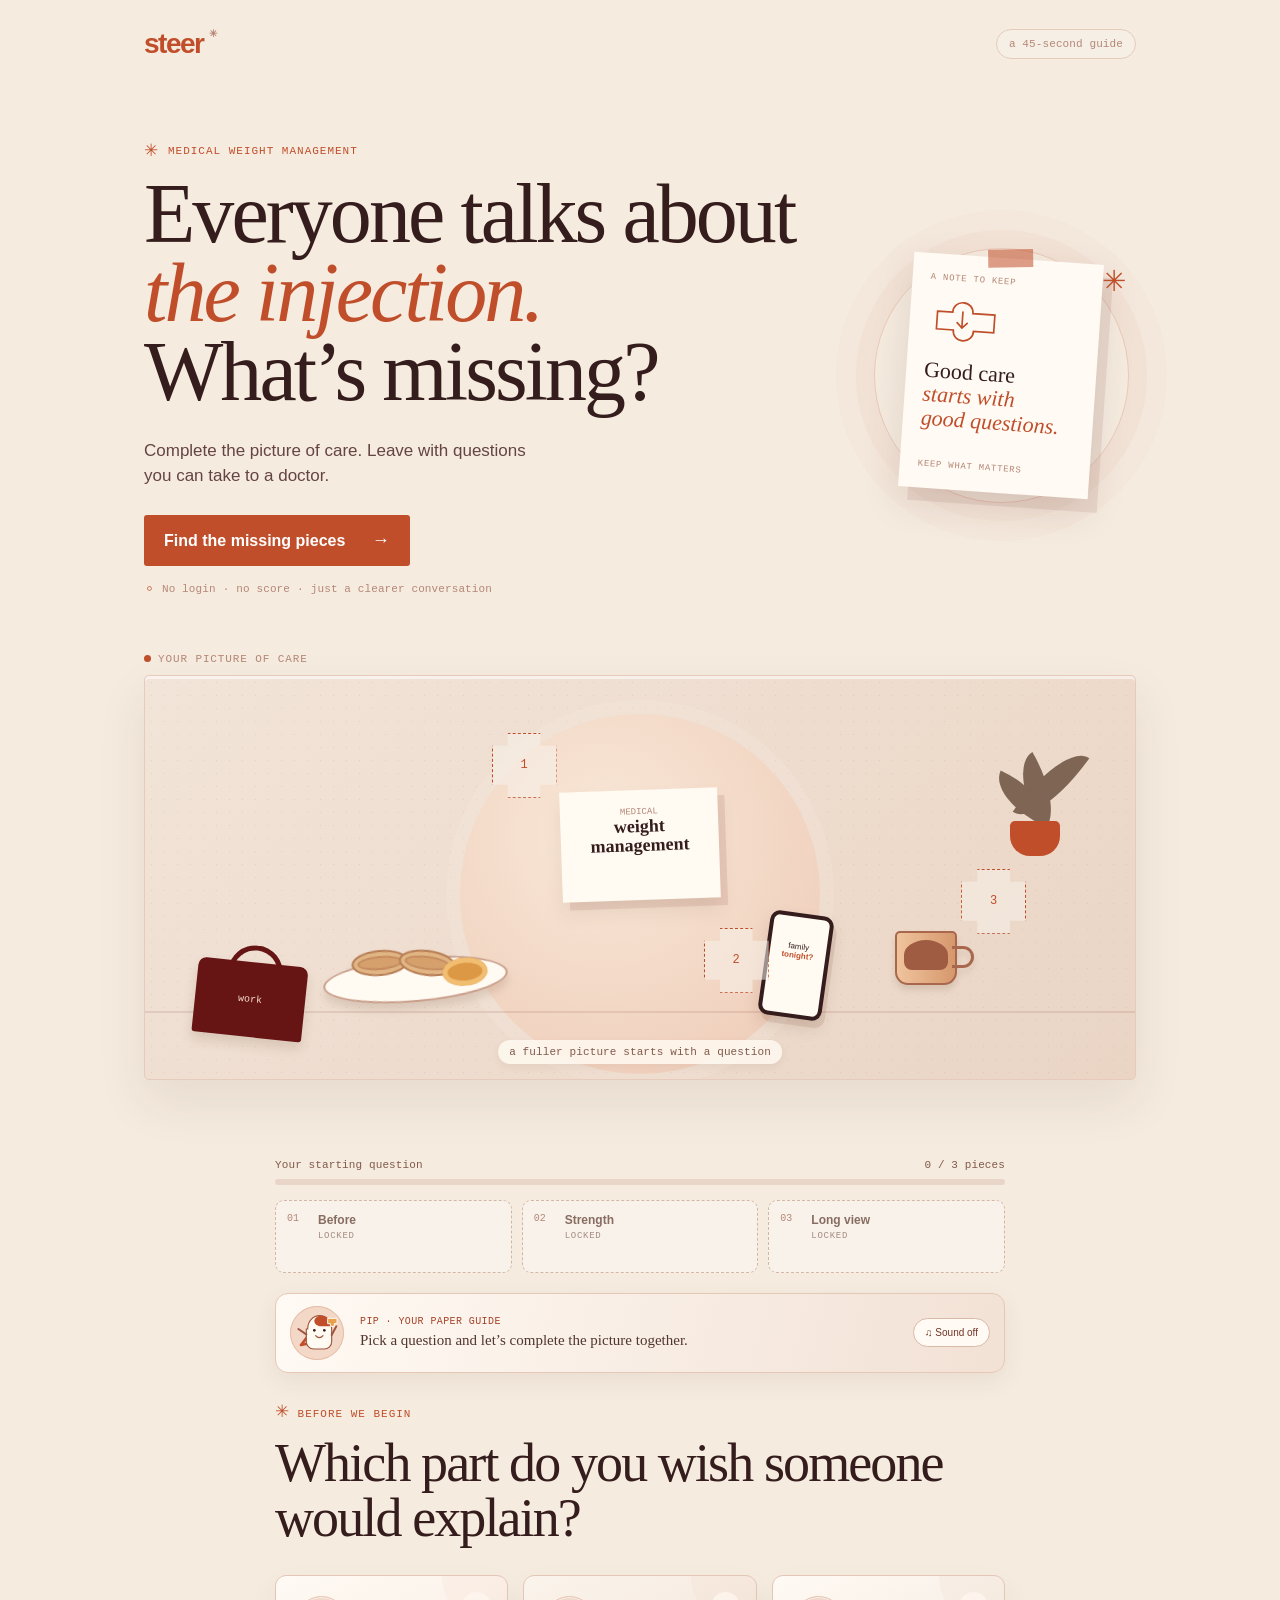
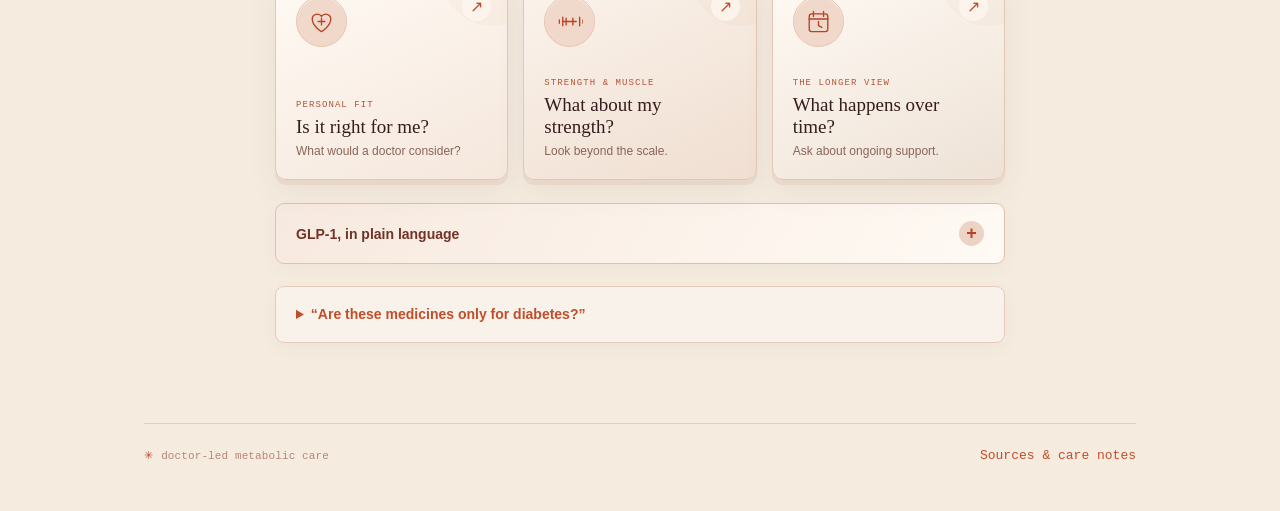
==== commit fd870abc: "Enhance playable experience with updated content and functionality - Updated HTML structure in playa" ====
--- a/index.html
+++ b/index.html
@@ -16,9 +16,9 @@
     <header class="topbar"><a class="wordmark" href="#top" aria-label="steer home">steer</a><span class="topbar-note">a 45-second guide</span></header>
     <section class="hero" id="top"><div class="hero-main"><p class="eyebrow"><span class="eyebrow-star">✳</span> medical weight management</p><h1>Everyone talks about<br /><em>the injection.</em><br />What’s missing?</h1><p class="hero-copy">Complete the picture of care. Leave with questions you can take to a doctor.</p><button class="primary-button" id="startButton">Find the missing pieces <span>→</span></button><p class="quiet-note"><span>◦</span> No login <span>·</span> no score <span>·</span> just a clearer conversation</p></div><aside class="hero-aside" aria-hidden="true"><div class="aside-ring"></div><div class="aside-paper"><span class="aside-label">a note to keep</span><svg viewBox="0 0 90 70" fill="none"><path d="M11 24h18c0-7 5-12 12-12s12 5 12 12h26v21H55c0 7-5 12-12 12s-12-5-12-12H11V24Z" stroke="currentColor" stroke-width="2"/><path d="M41 23v19m0 0-6-6m6 6 6-6" stroke="currentColor" stroke-width="2" stroke-linecap="round" stroke-linejoin="round"/></svg><strong>Good care<br /><em>starts with<br />good questions.</em></strong><span class="aside-foot">keep what matters</span></div><span class="aside-spark">✳</span></aside></section>
     <section class="scene-wrap"><div class="scene-label"><span class="dot"></span> your picture of care</div><div class="scene" id="scene" role="img" aria-label="Illustration of an Indian dining table with roti, dal, chai, a work bag, a family invitation, and three empty spaces around a medical weight-management note."><div class="sun-shape"></div><div class="table-line"></div><div class="plant plant-left"><i></i><i></i><i></i><b></b></div><div class="plate"><span class="roti r1"></span><span class="roti r2"></span><span class="dal"></span></div><div class="chai"><span class="chai-liquid"></span><span class="chai-handle"></span></div><div class="phone"><span>family<br /><b>tonight?</b></span></div><div class="bag"><span>work</span></div><div class="note-card"><small>medical</small><strong>weight<br />management</strong></div><div class="piece-slot slot-one" data-piece="0"><span>1</span></div><div class="piece-slot slot-two" data-piece="1"><span>2</span></div><div class="piece-slot slot-three" data-piece="2"><span>3</span></div><div class="band" aria-hidden="true"></div><div class="calendar" aria-hidden="true"><b>MON</b><strong>15</strong></div><div class="scene-caption">a fuller picture starts with a question</div></div></section>
-    <section class="experience" id="experience"><div class="progress-row"><span id="progressLabel">Your starting question</span><span id="progressCount">0 / 3</span></div><div class="progress-track"><span id="progressBar"></span></div>
+    <section class="experience" id="experience"><div class="progress-row"><span id="progressLabel">Your starting question</span><span id="progressCount">0 / 3 pieces</span></div><div class="progress-track"><span id="progressBar"></span></div><div class="piece-collection" aria-label="Three pieces to complete your picture"><span class="collection-piece" data-collection-piece="0"><b>01</b><small>Before</small><i>Locked</i></span><span class="collection-piece" data-collection-piece="1"><b>02</b><small>Strength</small><i>Locked</i></span><span class="collection-piece" data-collection-piece="2"><b>03</b><small>Long view</small><i>Locked</i></span></div>
       <div class="step-panel active" id="concernPanel"><p class="eyebrow"><span class="eyebrow-star">✳</span> Before we begin</p><h2>Which part do you wish someone would explain?</h2><div class="option-grid concern-options"><button class="option" data-concern="right"><span class="option-icon"><svg viewBox="0 0 32 32" fill="none"><path d="M16 28s-11-6.7-11-15a6 6 0 0 1 11-3 6 6 0 0 1 11 3c0 8.3-11 15-11 15Z"/><path d="M12 16h8m-4-4v8"/></svg></span><span class="option-copy"><small>PERSONAL FIT</small><strong>Is it right for me?</strong><em>What would a doctor consider?</em></span><b aria-hidden="true">↗</b></button><button class="option" data-concern="muscle"><span class="option-icon"><svg viewBox="0 0 32 32" fill="none"><path d="M8 11v10m-4-7v4m24-7v10m4-7v4M8 16h16"/><path d="M12 12v8m8-8v8"/></svg></span><span class="option-copy"><small>STRENGTH &amp; MUSCLE</small><strong>What about my strength?</strong><em>Look beyond the scale.</em></span><b aria-hidden="true">↗</b></button><button class="option" data-concern="longterm"><span class="option-icon"><svg viewBox="0 0 32 32" fill="none"><rect x="5" y="7" width="22" height="21" rx="3"/><path d="M10 4v6m12-6v6M5 13h22m-11 3v5l4 2"/></svg></span><span class="option-copy"><small>THE LONGER VIEW</small><strong>What happens over time?</strong><em>Ask about ongoing support.</em></span><b aria-hidden="true">↗</b></button></div><details class="basics-note"><summary>GLP-1, in plain language <span>+</span></summary><div class="signal-diagram" aria-hidden="true"><span>gut hormone</span><b>→</b><span>body signals</span><b>→</b><span>appetite<br />&amp; glucose</span></div><p>GLP-1 is a hormone made in the gut. Medicines that act on this pathway mimic some of its effects, including effects on appetite and blood glucose. The exact effects and approved uses depend on the specific product.</p><a href="https://www.niddk.nih.gov/health-information/weight-management/prescription-medications-treat-overweight-obesity" target="_blank" rel="noreferrer">NIDDK: prescription medicines and how they work ↗</a></details><details class="myth-note"><summary>“Are these medicines only for diabetes?”</summary><p>Uses vary by medicine and product. In India, some products in this treatment area have weight-management indications. Ask a clinician about the exact product, its approved use and whether it could be appropriate for you.</p><a href="https://cdsco.gov.in/opencms/resources/UploadCDSCOWeb/2018/UploadBiologicalrDNA/Form%2045%20Jul%202021%20to%20Aug%202022%20Final.pdf" target="_blank" rel="noreferrer">CDSCO approved product information ↗</a></details></div>
-      <div class="step-panel" id="piecePanel"><button class="back-link" id="backToConcern">← <span>Change my concern</span></button><p class="eyebrow" id="pieceEyebrow">piece one · before you begin</p><h2 id="pieceQuestion"></h2><div class="option-grid answer-options"><button class="answer" data-answer="surface"><span><svg viewBox="0 0 24 24" fill="none"><path d="M5 5h14v11H9l-4 4V5Z"/><path d="M9 9h6m-6 4h4"/></svg></span><strong id="answerA"></strong></button><button class="answer" data-answer="care"><span><svg viewBox="0 0 24 24" fill="none"><path d="M4 6h16v11H9l-5 3V6Z"/><path d="M8 10h8m-8 3h5"/></svg></span><strong id="answerB"></strong></button></div><div class="reveal" id="reveal" aria-live="polite"><div class="reveal-mark">✦</div><p id="revealText"></p><p class="source-caption" id="sourceCaption"></p><button class="text-button" id="sourceButton">Read evidence notes and sources ↗</button></div><button class="primary-button next-button" id="nextButton">Find the next piece <span>→</span></button></div>
+      <div class="step-panel" id="piecePanel"><button class="back-link" id="backToConcern">← <span>Change my concern</span></button><p class="eyebrow" id="pieceEyebrow">piece one · before you begin</p><h2 id="pieceQuestion"></h2><div class="option-grid answer-options"><button class="answer" data-answer="surface"><span><svg viewBox="0 0 24 24" fill="none"><path d="M5 5h14v11H9l-4 4V5Z"/><path d="M9 9h6m-6 4h4"/></svg></span><strong id="answerA"></strong></button><button class="answer" data-answer="care"><span><svg viewBox="0 0 24 24" fill="none"><path d="M4 6h16v11H9l-5 3V6Z"/><path d="M8 10h8m-8 3h5"/></svg></span><strong id="answerB"></strong></button></div><div class="reveal" id="reveal" aria-live="polite"><div class="reveal-mark">✦</div><p id="revealText"></p><p class="source-caption" id="sourceCaption"></p><button class="text-button" id="sourceButton">Read evidence notes and sources ↗</button><button class="place-piece-button" id="placePieceButton" disabled>Add this piece to my picture <span>✦</span></button></div><button class="primary-button next-button" id="nextButton" disabled>Find the next piece <span>→</span></button></div>
       <div class="step-panel" id="finalPanel"><p class="eyebrow">your take-away</p><h2>A fuller picture.<br /><em>Better questions.</em></h2><div class="question-card" id="questionCard"><div class="card-top"><span>before i decide</span><span>steer · 01</span></div><h3>My questions for a doctor</h3><p class="card-context" id="cardContext"></p><ol id="questionList"></ol><div class="card-footer">Bring this conversation to someone who can make the medical call with you.</div></div><div class="action-row"><button class="secondary-button" id="copyButton">Copy my questions</button><button class="secondary-button" id="downloadButton">Save card</button></div><div class="handoff"><p>You don’t need to have the answers before speaking to a doctor.</p><button class="primary-button" id="handoffButton">Bring these questions to Steer <span>→</span></button><button class="text-button" id="programmeButton">See how the programme works</button></div><button class="restart-button" id="restartButton">Start again</button><p class="privacy-note">If you choose to contact Steer, you decide whether to share this summary. Nothing is shared automatically.</p></div>
     </section>
     <footer class="site-footer"><span>doctor-led metabolic care</span><button class="text-button" id="footerSourceButton">Sources &amp; care notes</button></footer>
--- a/text-treatment.css
+++ b/text-treatment.css
@@ -14,3 +14,12 @@
 @media(max-width:760px){.concern-options{grid-template-columns:1fr;gap:11px;margin-top:20px}.concern-options .option{min-height:118px;padding:16px;display:grid;grid-template-columns:50px 1fr 30px;align-items:center;gap:13px}.concern-options .option-icon{grid-column:1;grid-row:1}.concern-options .option-copy{grid-column:2;grid-row:1}.concern-options .option>b{position:static;grid-column:3;grid-row:1}.concern-options .option-copy strong{font-size:18px}.answer-options{grid-template-columns:1fr 1fr}.answer-options .answer{min-height:135px;padding:16px}.reveal{padding:20px}.reveal p#revealText{font-size:20px}}
 @media(max-width:500px){.answer-options{grid-template-columns:1fr}.answer-options .answer{min-height:106px;display:grid;grid-template-columns:38px 1fr;align-items:center}.answer-options .answer strong{align-self:center}.concern-options .option{min-height:105px}.back-link{padding-bottom:14px}}
 @media(prefers-reduced-motion:reduce){.concern-options .option,.concern-options .option>b,.answer-options .answer,.band,.calendar{transition:none}.piece-slot.filled{animation:none;translate:0 0;scale:1.05;rotate:0}}
+.piece-slot:not(.filled){animation:slot-invite 2.1s ease-in-out infinite}@keyframes slot-invite{0%,100%{filter:drop-shadow(0 0 0 #c04e2a00)}50%{filter:drop-shadow(0 3px 5px #c04e2a40)}}
+@media(prefers-reduced-motion:reduce){.piece-slot:not(.filled){animation:none}}
+.piece-collection{display:grid;grid-template-columns:repeat(3,minmax(0,1fr));gap:10px;margin:-27px 0 38px}.collection-piece{position:relative;min-height:73px;padding:12px 12px 10px 42px;border:1px dashed #d4b6a5;border-radius:9px;background:#f8f2eb;color:#886c60;transition:background .3s,border-color .3s,transform .3s,box-shadow .3s}.collection-piece>b{position:absolute;left:11px;top:12px;font:10px 'DM Mono',monospace;color:#b58777}.collection-piece small,.collection-piece i{display:block}.collection-piece small{font:600 12px 'DM Sans',Arial,sans-serif}.collection-piece i{margin-top:4px;font:9px 'DM Mono',monospace;text-transform:uppercase;letter-spacing:.08em;color:#a58b80}.collection-piece.found{border-style:solid;border-color:#c04e2a;background:linear-gradient(145deg,#fffaf4,#f0d8ca);color:#351d1d;box-shadow:0 5px 13px #643e2915;transform:translateY(-2px);animation:piece-found .4s ease-out}.collection-piece.found i{color:#a54329}.place-piece-button{display:flex;width:100%;justify-content:space-between;align-items:center;margin-top:15px;padding:13px 14px;border:1px solid #c04e2a;border-radius:5px;background:#f1ddd0;color:#713326;font:600 13px 'DM Sans',Arial,sans-serif;transition:background .2s,transform .2s}.place-piece-button span{font-size:18px;color:#c04e2a}.place-piece-button:hover:not(:disabled){background:#edd0bf;transform:translateY(-2px)}.place-piece-button:disabled{opacity:.68;cursor:default}.next-button:disabled{display:none}.step-panel#finalPanel.picture-complete h2{animation:complete-reveal .5s ease-out both}.step-panel#finalPanel.picture-complete .question-card{border-color:#c04e2a;box-shadow:0 0 0 3px #c04e2a19,0 16px 45px #5327181a}
+@keyframes piece-found{0%{transform:scale(.92);filter:brightness(1.12)}70%{transform:scale(1.04)}100%{transform:translateY(-2px) scale(1)}}@keyframes complete-reveal{0%{opacity:.65;transform:translateY(7px)}100%{opacity:1;transform:none}}
+@media(max-width:500px){.piece-collection{gap:6px;margin-top:-19px;margin-bottom:28px}.collection-piece{min-height:66px;padding:10px 5px 8px 30px}.collection-piece>b{left:7px;top:11px}.collection-piece small{font-size:10px}.collection-piece i{font-size:8px}}
+@media(prefers-reduced-motion:reduce){.collection-piece,.place-piece-button{transition:none}.collection-piece.found,.step-panel#finalPanel.picture-complete h2{animation:none}}
+.game-companion{display:grid;grid-template-columns:58px minmax(0,1fr) auto;align-items:center;gap:12px;margin:-18px 0 28px;padding:12px 14px;border:1px solid #e5c7b6;border-radius:13px;background:linear-gradient(105deg,#fffaf4,#f2e1d5);box-shadow:0 8px 23px #643e2912}.companion-avatar{width:54px;height:54px;display:grid;place-items:center;border-radius:50%;background:#f3d8c8;box-shadow:inset 0 0 0 1px #e5bca7;animation:buddy-idle 3s ease-in-out infinite}.companion-avatar svg{width:48px;height:48px;overflow:visible}.buddy-body{fill:#fffaf2;stroke:#9d553e;stroke-width:1.7}.buddy-patch{fill:#c04e2a}.buddy-scarf{fill:none;stroke:#c04e2a;stroke-width:4;stroke-linecap:round;stroke-linejoin:round}.buddy-arm{fill:none;stroke:#9d553e;stroke-width:3;stroke-linecap:round}.buddy-smile{fill:none;stroke:#9d553e;stroke-width:1.7;stroke-linecap:round}.companion-avatar circle{fill:#351d1d}.buddy-piece{fill:#e7a04c;stroke:#fffaf2;stroke-width:1.5;animation:buddy-piece-float 2.3s ease-in-out infinite}.companion-name{display:block;margin-bottom:3px;color:#a54329;font:10px 'DM Mono',monospace;letter-spacing:.04em;text-transform:uppercase}.companion-talk p{margin:0;color:#51362e;font:15px/1.35 'Playfair Display',Georgia,serif}.sound-toggle{border:1px solid #d9b9a7;border-radius:999px;background:#fffaf4;color:#713326;padding:8px 11px;font:10px 'DM Sans',Arial,sans-serif;white-space:nowrap}.sound-toggle[aria-pressed="true"]{background:#661414;color:#fff;border-color:#661414}.game-companion.celebrating .companion-avatar{animation:buddy-cheer .55s cubic-bezier(.2,.9,.25,1.4)}.reward-spark{position:absolute;z-index:8;pointer-events:none;color:#c04e2a;font-size:18px;font-weight:bold;text-shadow:0 1px #fffaf2;animation:spark-pop .72s cubic-bezier(.16,.72,.25,1) forwards}@keyframes buddy-idle{0%,100%{translate:0 0;rotate:-2deg}50%{translate:0 -4px;rotate:2deg}}@keyframes buddy-piece-float{0%,100%{translate:0 0;rotate:-8deg}50%{translate:2px -3px;rotate:12deg}}@keyframes buddy-cheer{0%{scale:1;rotate:0}35%{scale:1.18;rotate:-9deg}70%{scale:.96;rotate:7deg}100%{scale:1;rotate:0}}@keyframes spark-pop{0%{opacity:0;scale:.3;translate:0 0}18%{opacity:1;scale:1}100%{opacity:0;scale:.4;translate:var(--dx) var(--dy)}}.scene .note-card{animation:note-float 5.4s ease-in-out infinite}.scene .chai{animation:chai-sway 6.3s ease-in-out infinite}.scene .phone{animation:phone-float 4.8s ease-in-out infinite}@keyframes note-float{0%,100%{translate:0 0}50%{translate:0 -5px}}@keyframes chai-sway{0%,100%{rotate:-1deg}50%{rotate:2deg}}@keyframes phone-float{0%,100%{translate:0 0}50%{translate:0 -4px}}
+@media(max-width:500px){.game-companion{grid-template-columns:46px minmax(0,1fr) auto;gap:8px;margin:-12px 0 24px;padding:9px}.companion-avatar{width:44px;height:44px}.companion-avatar svg{width:40px;height:40px}.companion-talk p{font-size:13px}.companion-name{font-size:8px}.sound-toggle{padding:7px 8px;font-size:9px}}
+@media(prefers-reduced-motion:reduce){.game-companion,.companion-avatar,.buddy-piece,.scene .note-card,.scene .chai,.scene .phone{animation:none!important}.reward-spark{display:none}}
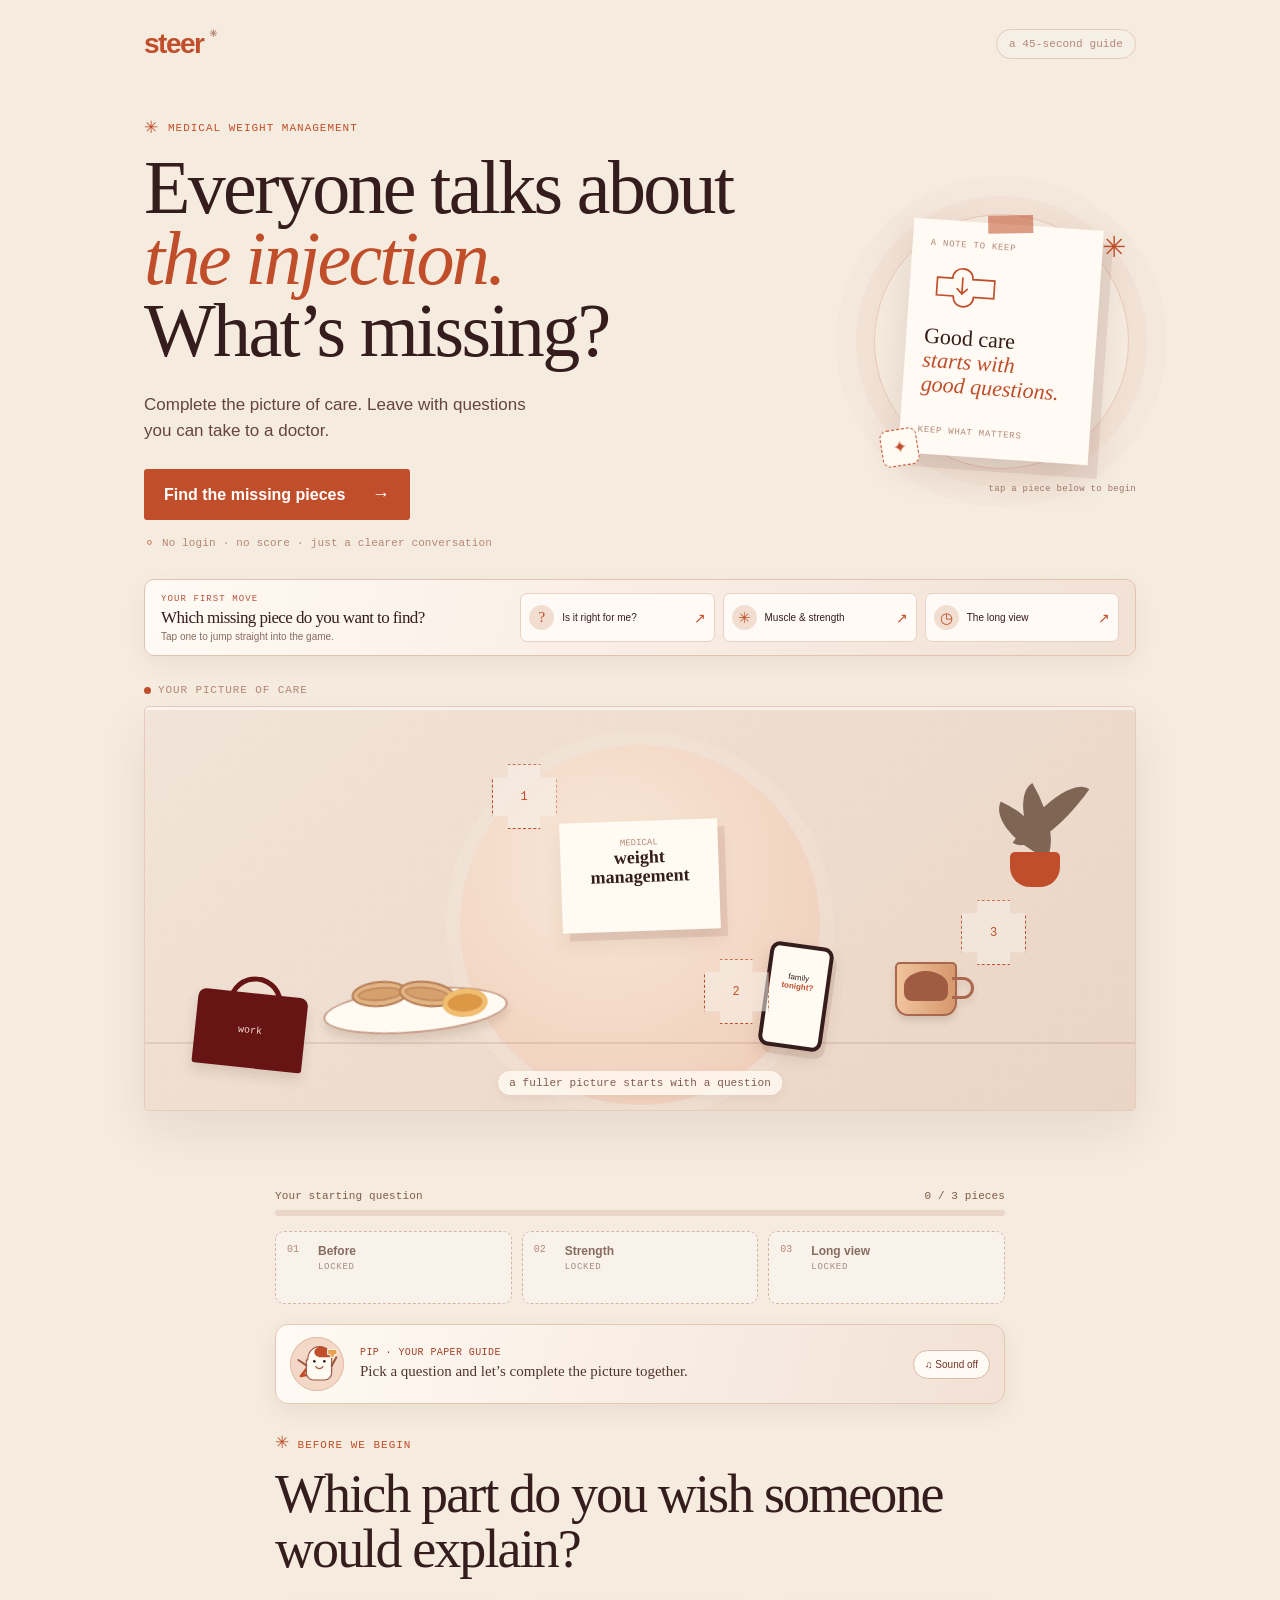
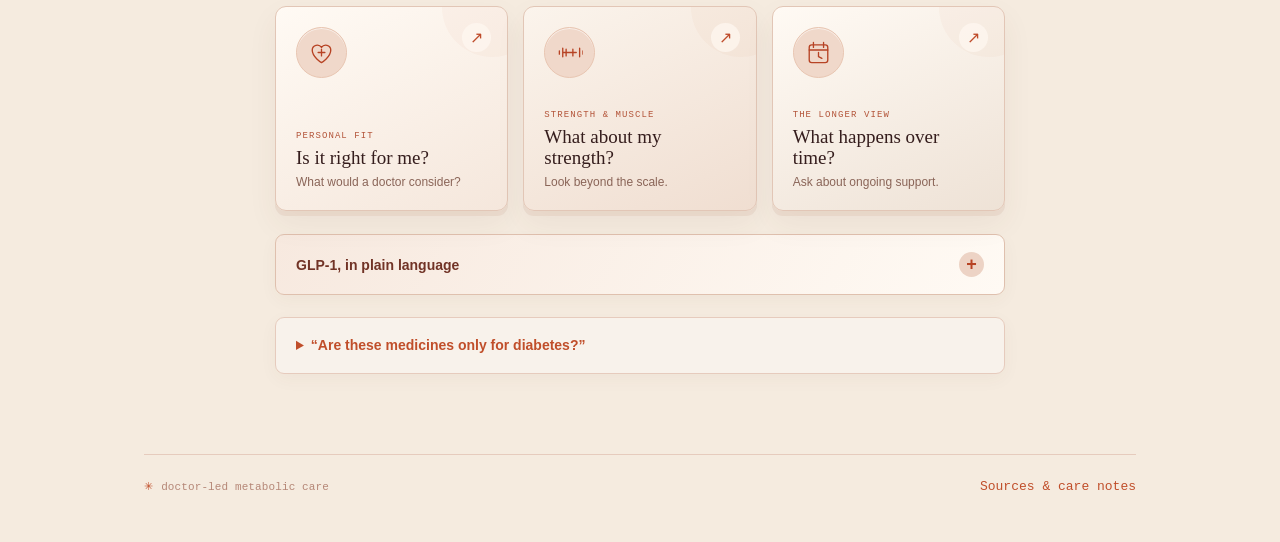
==== commit e320718c: "Add quick play section and functionality for immediate game access" ====
--- a/index.html
+++ b/index.html
@@ -15,6 +15,7 @@
   <main class="app-shell">
     <header class="topbar"><a class="wordmark" href="#top" aria-label="steer home">steer</a><span class="topbar-note">a 45-second guide</span></header>
     <section class="hero" id="top"><div class="hero-main"><p class="eyebrow"><span class="eyebrow-star">✳</span> medical weight management</p><h1>Everyone talks about<br /><em>the injection.</em><br />What’s missing?</h1><p class="hero-copy">Complete the picture of care. Leave with questions you can take to a doctor.</p><button class="primary-button" id="startButton">Find the missing pieces <span>→</span></button><p class="quiet-note"><span>◦</span> No login <span>·</span> no score <span>·</span> just a clearer conversation</p></div><aside class="hero-aside" aria-hidden="true"><div class="aside-ring"></div><div class="aside-paper"><span class="aside-label">a note to keep</span><svg viewBox="0 0 90 70" fill="none"><path d="M11 24h18c0-7 5-12 12-12s12 5 12 12h26v21H55c0 7-5 12-12 12s-12-5-12-12H11V24Z" stroke="currentColor" stroke-width="2"/><path d="M41 23v19m0 0-6-6m6 6 6-6" stroke="currentColor" stroke-width="2" stroke-linecap="round" stroke-linejoin="round"/></svg><strong>Good care<br /><em>starts with<br />good questions.</em></strong><span class="aside-foot">keep what matters</span></div><span class="aside-spark">✳</span></aside></section>
+    <section class="hero-quickplay" aria-labelledby="quickPlayHeading"><div class="quick-play-intro"><span>YOUR FIRST MOVE</span><h2 id="quickPlayHeading">Which missing piece do you want to find?</h2><p>Tap one to jump straight into the game.</p></div><div class="quick-play-options"><button type="button" data-quick-concern="right"><span class="quick-icon">?</span><span>Is it right for me?</span><b>↗</b></button><button type="button" data-quick-concern="muscle"><span class="quick-icon">✳</span><span>Muscle &amp; strength</span><b>↗</b></button><button type="button" data-quick-concern="longterm"><span class="quick-icon">◷</span><span>The long view</span><b>↗</b></button></div></section>
     <section class="scene-wrap"><div class="scene-label"><span class="dot"></span> your picture of care</div><div class="scene" id="scene" role="img" aria-label="Illustration of an Indian dining table with roti, dal, chai, a work bag, a family invitation, and three empty spaces around a medical weight-management note."><div class="sun-shape"></div><div class="table-line"></div><div class="plant plant-left"><i></i><i></i><i></i><b></b></div><div class="plate"><span class="roti r1"></span><span class="roti r2"></span><span class="dal"></span></div><div class="chai"><span class="chai-liquid"></span><span class="chai-handle"></span></div><div class="phone"><span>family<br /><b>tonight?</b></span></div><div class="bag"><span>work</span></div><div class="note-card"><small>medical</small><strong>weight<br />management</strong></div><div class="piece-slot slot-one" data-piece="0"><span>1</span></div><div class="piece-slot slot-two" data-piece="1"><span>2</span></div><div class="piece-slot slot-three" data-piece="2"><span>3</span></div><div class="band" aria-hidden="true"></div><div class="calendar" aria-hidden="true"><b>MON</b><strong>15</strong></div><div class="scene-caption">a fuller picture starts with a question</div></div></section>
     <section class="experience" id="experience"><div class="progress-row"><span id="progressLabel">Your starting question</span><span id="progressCount">0 / 3 pieces</span></div><div class="progress-track"><span id="progressBar"></span></div><div class="piece-collection" aria-label="Three pieces to complete your picture"><span class="collection-piece" data-collection-piece="0"><b>01</b><small>Before</small><i>Locked</i></span><span class="collection-piece" data-collection-piece="1"><b>02</b><small>Strength</small><i>Locked</i></span><span class="collection-piece" data-collection-piece="2"><b>03</b><small>Long view</small><i>Locked</i></span></div>
       <div class="step-panel active" id="concernPanel"><p class="eyebrow"><span class="eyebrow-star">✳</span> Before we begin</p><h2>Which part do you wish someone would explain?</h2><div class="option-grid concern-options"><button class="option" data-concern="right"><span class="option-icon"><svg viewBox="0 0 32 32" fill="none"><path d="M16 28s-11-6.7-11-15a6 6 0 0 1 11-3 6 6 0 0 1 11 3c0 8.3-11 15-11 15Z"/><path d="M12 16h8m-4-4v8"/></svg></span><span class="option-copy"><small>PERSONAL FIT</small><strong>Is it right for me?</strong><em>What would a doctor consider?</em></span><b aria-hidden="true">↗</b></button><button class="option" data-concern="muscle"><span class="option-icon"><svg viewBox="0 0 32 32" fill="none"><path d="M8 11v10m-4-7v4m24-7v10m4-7v4M8 16h16"/><path d="M12 12v8m8-8v8"/></svg></span><span class="option-copy"><small>STRENGTH &amp; MUSCLE</small><strong>What about my strength?</strong><em>Look beyond the scale.</em></span><b aria-hidden="true">↗</b></button><button class="option" data-concern="longterm"><span class="option-icon"><svg viewBox="0 0 32 32" fill="none"><rect x="5" y="7" width="22" height="21" rx="3"/><path d="M10 4v6m12-6v6M5 13h22m-11 3v5l4 2"/></svg></span><span class="option-copy"><small>THE LONGER VIEW</small><strong>What happens over time?</strong><em>Ask about ongoing support.</em></span><b aria-hidden="true">↗</b></button></div><details class="basics-note"><summary>GLP-1, in plain language <span>+</span></summary><div class="signal-diagram" aria-hidden="true"><span>gut hormone</span><b>→</b><span>body signals</span><b>→</b><span>appetite<br />&amp; glucose</span></div><p>GLP-1 is a hormone made in the gut. Medicines that act on this pathway mimic some of its effects, including effects on appetite and blood glucose. The exact effects and approved uses depend on the specific product.</p><a href="https://www.niddk.nih.gov/health-information/weight-management/prescription-medications-treat-overweight-obesity" target="_blank" rel="noreferrer">NIDDK: prescription medicines and how they work ↗</a></details><details class="myth-note"><summary>“Are these medicines only for diabetes?”</summary><p>Uses vary by medicine and product. In India, some products in this treatment area have weight-management indications. Ask a clinician about the exact product, its approved use and whether it could be appropriate for you.</p><a href="https://cdsco.gov.in/opencms/resources/UploadCDSCOWeb/2018/UploadBiologicalrDNA/Form%2045%20Jul%202021%20to%20Aug%202022%20Final.pdf" target="_blank" rel="noreferrer">CDSCO approved product information ↗</a></details></div>
--- a/visual-refresh.css
+++ b/visual-refresh.css
@@ -7,3 +7,9 @@
 @keyframes float-piece{0%,100%{translate:0 0}50%{translate:0 -5px}}@keyframes piece-land{0%{scale:.72;rotate:-8deg}70%{scale:1.12;rotate:2deg}100%{scale:1;rotate:0}}@keyframes twinkle{0%,100%{transform:rotate(0) scale(1)}50%{transform:rotate(13deg) scale(1.13)}}
 @media(max-width:700px){.hero{grid-template-columns:1fr;gap:0;padding:44px 0 13px}.hero-aside{display:none}.hero h1{font-size:clamp(48px,12vw,70px)}.scene{height:345px}.scene-wrap{padding-bottom:36px}.experience{padding-top:10px}.option{min-height:74px}.question-card{padding:23px}.handoff{padding:22px}}
 @media(prefers-reduced-motion:reduce){.piece-slot,.aside-spark{animation:none}}
+.hero-quickplay{position:relative;z-index:2;display:grid;grid-template-columns:minmax(210px,.85fr) minmax(0,1.5fr);align-items:center;gap:20px;margin:-4px 0 24px;padding:13px 16px;border:1px solid #e2c3b1;border-radius:10px;background:linear-gradient(105deg,#fffaf4,#f2e1d5);box-shadow:0 9px 23px #643e2910}.quick-play-intro>span{display:block;margin-bottom:4px;color:#b35439;font:9px 'DM Mono',monospace;letter-spacing:.12em}.quick-play-intro h2{font:500 17px/1.12 'Playfair Display',Georgia,serif;color:#351d1d}.quick-play-intro p{margin:4px 0 0;color:#886c60;font-size:10px}.quick-play-options{display:grid;grid-template-columns:repeat(3,minmax(0,1fr));gap:8px}.quick-play-options button{min-height:49px;display:grid;grid-template-columns:27px minmax(0,1fr) 12px;align-items:center;gap:6px;padding:7px 8px;border:1px solid #ead2c3;border-radius:7px;background:#fffaf5;color:#351d1d;text-align:left;font-size:10px;line-height:1.15;transition:transform .18s,border-color .18s,box-shadow .18s}.quick-play-options button:hover,.quick-play-options button:focus-visible{transform:translateY(-3px);border-color:#c04e2a;box-shadow:0 7px 13px #643e2917;outline:none}.quick-play-options button>b{color:#c04e2a;font-size:14px;font-weight:400}.quick-icon{width:25px;height:25px;display:grid;place-items:center;border-radius:50%;background:#f2ded1;color:#c04e2a;font:15px Georgia;animation:icon-bob 2.6s ease-in-out infinite}.quick-play-options button:nth-child(2) .quick-icon{animation-delay:.25s}.quick-play-options button:nth-child(3) .quick-icon{animation-delay:.5s}.aside-paper{animation:note-drift 5.5s ease-in-out infinite}.aside-ring{animation:ring-breathe 5.5s ease-in-out infinite}.hero-aside::before{content:'✦';position:absolute;z-index:2;left:15px;bottom:31px;width:35px;height:35px;display:grid;place-items:center;border:1px dashed #c04e2a;border-radius:8px;background:#fffaf2;color:#c04e2a;font-size:17px;rotate:-9deg;animation:float-piece 2.5s ease-in-out infinite}.hero-aside::after{content:'tap a piece below to begin';position:absolute;right:0;bottom:3px;color:#9d7566;font:9px 'DM Mono',monospace;letter-spacing:.03em}.scene-wrap{padding-top:4px}
+@keyframes note-drift{0%,100%{translate:0 0}50%{translate:0 -5px}}@keyframes ring-breathe{0%,100%{scale:1;opacity:.82}50%{scale:1.035;opacity:1}}@keyframes icon-bob{0%,100%{translate:0 0;rotate:-4deg}50%{translate:0 -2px;rotate:5deg}}
+@media(min-width:701px){.hero{padding:31px 0 17px}.hero h1{font-size:clamp(50px,6.4vw,76px)}}
+@media(max-width:700px){.hero{padding:30px 0 13px}.hero h1{font-size:clamp(45px,10.5vw,64px)}.hero-quickplay{grid-template-columns:1fr;gap:9px;margin:-2px 0 18px;padding:12px}.quick-play-intro{display:flex;align-items:baseline;gap:8px;flex-wrap:wrap}.quick-play-intro>span{margin:0}.quick-play-intro h2{font-size:16px}.quick-play-intro p{width:100%;margin:0 0 0 1px}.quick-play-options{gap:6px}.quick-play-options button{min-height:55px;grid-template-columns:23px minmax(0,1fr);gap:5px;padding:6px;font-size:9px}.quick-play-options button>b{display:none}.quick-icon{width:22px;height:22px}.scene-wrap{padding-top:9px}}
+@media(max-width:360px){.quick-play-options{grid-template-columns:1fr}.quick-play-options button{min-height:42px;grid-template-columns:25px 1fr 12px;font-size:11px}.quick-play-options button>b{display:block}}
+@media(prefers-reduced-motion:reduce){.aside-paper,.aside-ring,.hero-aside::before,.quick-icon{animation:none}}
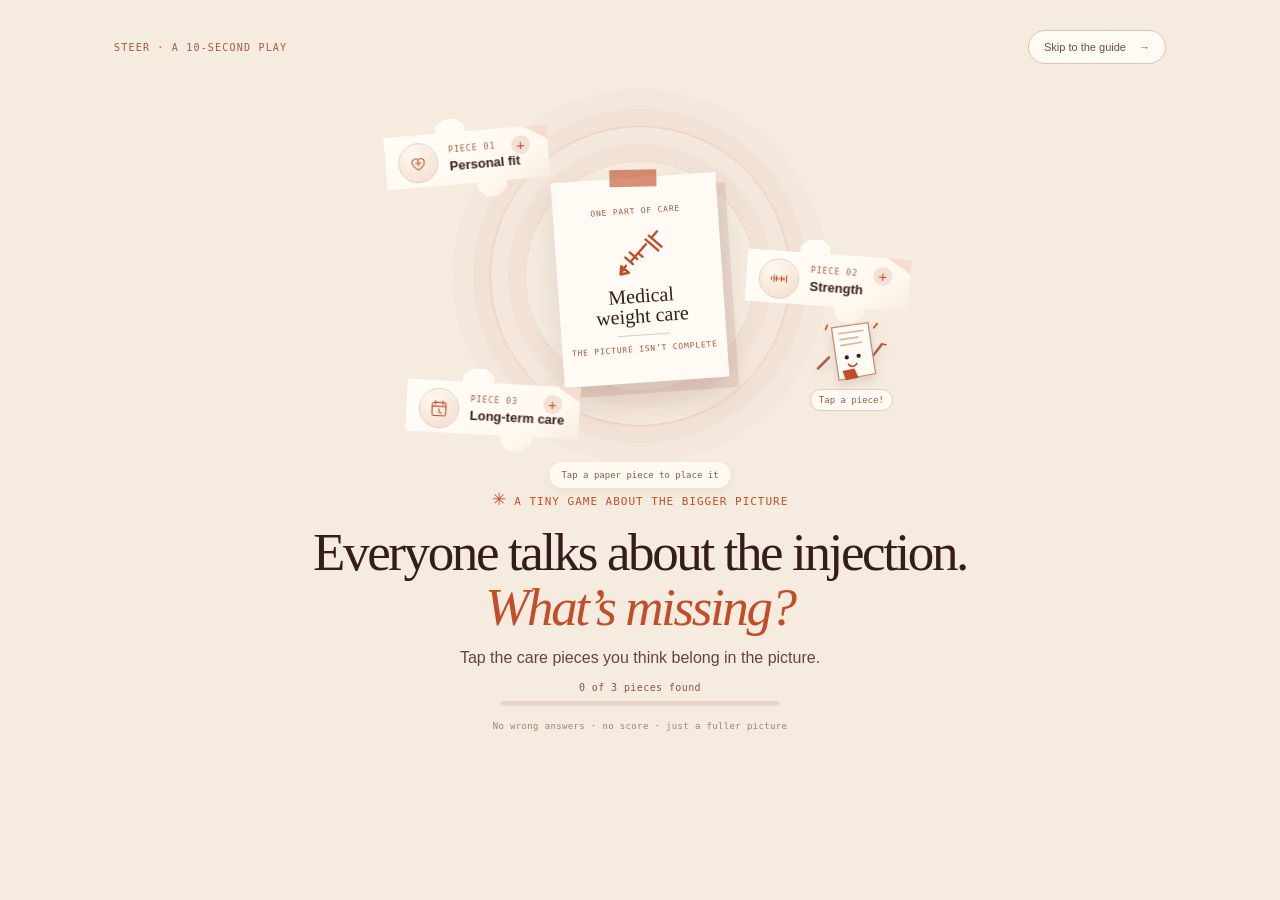
==== commit 8ea008bb: "Add interactive opening game section with dynamic feedback and visuals" ====
--- a/index.html
+++ b/index.html
@@ -10,8 +10,24 @@
   <link rel="stylesheet" href="accessibility.css" />
   <link rel="stylesheet" href="visual-refresh.css" />
   <link rel="stylesheet" href="text-treatment.css" />
+  <link rel="stylesheet" href="opening-game.css" />
 </head>
-<body>
+<body class="opening-active">
+  <section class="opening-game" id="openingGame" aria-labelledby="openingTitle">
+    <div class="opening-topline"><span>STEER · A 10-SECOND PLAY</span><button type="button" id="skipOpening">Skip to the guide <span aria-hidden="true">→</span></button></div>
+    <div class="opening-layout">
+      <div class="opening-copy"><p class="eyebrow"><span class="eyebrow-star">✳</span> A tiny game about the bigger picture</p><h1 id="openingTitle">Everyone talks about the injection.<br><em>What’s missing?</em></h1><p>Tap the care pieces you think belong in the picture.</p><div class="opening-progress"><span id="openingProgressText" aria-live="polite">0 of 3 pieces found</span><span class="opening-progress-track"><i id="openingProgressBar"></i></span></div></div>
+      <div class="opening-board" id="openingBoard" aria-label="A medical weight-management note with three missing care pieces">
+        <div class="opening-orbit orbit-one"></div><div class="opening-orbit orbit-two"></div>
+        <div class="opening-note"><small>ONE PART OF CARE</small><span class="opening-syringe" aria-hidden="true"><svg viewBox="0 0 48 48" fill="none"><path d="m17 31 14-14m-18 10 6 6m-2-10 6 6m8-16 10 10m-7-13 10 10M13 34l-4 5m28-28 4-4M8 41l7-1-6-6-1 7Z" stroke="currentColor" stroke-width="2" stroke-linecap="round" stroke-linejoin="round"/><path d="m24 24 4 4" stroke="currentColor" stroke-width="2"/></svg></span><strong>Medical<br>weight care</strong><span class="opening-note-rule"></span><small>THE PICTURE ISN’T COMPLETE</small></div>
+        <button class="opening-piece piece-personal" type="button" data-opening-piece="personal" aria-pressed="false"><span class="opening-piece-icon" aria-hidden="true">♡</span><span><small>PIECE 01</small><strong>Personal fit</strong></span><b class="piece-check" aria-hidden="true">+</b></button>
+        <button class="opening-piece piece-strength" type="button" data-opening-piece="strength" aria-pressed="false"><span class="opening-piece-icon" aria-hidden="true">↗</span><span><small>PIECE 02</small><strong>Strength</strong></span><b class="piece-check" aria-hidden="true">+</b></button>
+        <button class="opening-piece piece-longview" type="button" data-opening-piece="longview" aria-pressed="false"><span class="opening-piece-icon" aria-hidden="true">◷</span><span><small>PIECE 03</small><strong>Long-term care</strong></span><b class="piece-check" aria-hidden="true">+</b></button>
+        <span class="opening-board-caption" id="openingFeedback" aria-live="polite">Tap a paper piece to place it</span>
+      </div>
+    </div>
+    <p class="opening-footnote">No wrong answers · no score · just a fuller picture</p>
+  </section>
   <main class="app-shell">
     <header class="topbar"><a class="wordmark" href="#top" aria-label="steer home">steer</a><span class="topbar-note">a 45-second guide</span></header>
     <section class="hero" id="top"><div class="hero-main"><p class="eyebrow"><span class="eyebrow-star">✳</span> medical weight management</p><h1>Everyone talks about<br /><em>the injection.</em><br />What’s missing?</h1><p class="hero-copy">Complete the picture of care. Leave with questions you can take to a doctor.</p><button class="primary-button" id="startButton">Find the missing pieces <span>→</span></button><p class="quiet-note"><span>◦</span> No login <span>·</span> no score <span>·</span> just a clearer conversation</p></div><aside class="hero-aside" aria-hidden="true"><div class="aside-ring"></div><div class="aside-paper"><span class="aside-label">a note to keep</span><svg viewBox="0 0 90 70" fill="none"><path d="M11 24h18c0-7 5-12 12-12s12 5 12 12h26v21H55c0 7-5 12-12 12s-12-5-12-12H11V24Z" stroke="currentColor" stroke-width="2"/><path d="M41 23v19m0 0-6-6m6 6 6-6" stroke="currentColor" stroke-width="2" stroke-linecap="round" stroke-linejoin="round"/></svg><strong>Good care<br /><em>starts with<br />good questions.</em></strong><span class="aside-foot">keep what matters</span></div><span class="aside-spark">✳</span></aside></section>
--- a/opening-game.css
+++ b/opening-game.css
@@ -0,0 +1,19 @@
+.opening-active{min-height:100vh}.opening-active .app-shell{display:none}.opening-game{min-height:100svh;max-width:1120px;margin:auto;padding:25px 34px 20px;display:flex;flex-direction:column;justify-content:center;overflow:hidden}.opening-topline{display:flex;align-items:center;justify-content:space-between;color:#a35b43;font:10px 'DM Mono',monospace;letter-spacing:.12em}.opening-topline button{border:1px solid #e2c3b1;border-radius:99px;background:#fffaf4;padding:10px 15px;color:#744c40;font:11px 'DM Sans',sans-serif;letter-spacing:0;transition:all .2s}.opening-topline button:hover{border-color:#c04e2a;color:#c04e2a;transform:translateY(-2px)}.opening-topline button span{margin-left:10px;color:#c04e2a}.opening-layout{display:grid;grid-template-columns:minmax(0,1.1fr) minmax(360px,.9fr);align-items:center;gap:30px;padding:35px 0 14px}.opening-copy{max-width:600px}.opening-copy .eyebrow{margin-bottom:15px}.opening-copy h1{margin:0;color:#351d1d;font:500 clamp(43px,6vw,72px)/.98 'Playfair Display',Georgia,serif;letter-spacing:-.045em}.opening-copy h1 em{color:#c04e2a;font-weight:500}.opening-copy>p:not(.eyebrow){max-width:390px;margin:21px 0;color:#654441;font-size:16px;line-height:1.5}.opening-progress{max-width:350px;margin-top:25px}.opening-progress>span:first-child{display:block;margin-bottom:8px;color:#815a4b;font:10px 'DM Mono',monospace;letter-spacing:.04em}.opening-progress-track{display:block;height:5px;border-radius:9px;background:#ead6c9;overflow:hidden}.opening-progress-track i{display:block;width:0;height:100%;border-radius:inherit;background:linear-gradient(90deg,#c04e2a,#e28b62);transition:width .45s ease}.opening-board{height:430px;position:relative;isolation:isolate}.opening-orbit{position:absolute;left:50%;top:48%;width:300px;height:300px;border:1px solid #c04e2a2b;border-radius:50%;transform:translate(-50%,-50%);box-shadow:0 0 0 17px #c04e2a08,0 0 0 37px #c04e2a05}.orbit-two{width:230px;height:230px;border-style:dashed;animation:opening-orbit 32s linear infinite}.opening-note{position:absolute;z-index:1;left:50%;top:49%;width:165px;height:205px;transform:translate(-50%,-50%) rotate(-4deg);display:flex;flex-direction:column;align-items:center;justify-content:center;background:#fffaf3;box-shadow:9px 11px 0 #66141417,0 17px 30px #53301d20}.opening-note::before{content:'';position:absolute;top:-8px;width:47px;height:17px;background:#c04e2a9c;transform:rotate(3deg)}.opening-note>small{color:#a35b43;font:8px 'DM Mono',monospace;letter-spacing:.1em}.opening-syringe{height:57px;margin:9px 0 4px;color:#c04e2a}.opening-syringe svg{height:100%;width:57px}.opening-note>strong{font:500 20px/1.02 'Playfair Display',Georgia,serif;text-align:center}.opening-note-rule{width:53px;margin:9px 0;border-top:1px solid #e6cbbd}.opening-piece{position:absolute;z-index:2;min-width:143px;min-height:61px;display:flex;align-items:center;gap:9px;padding:9px 11px;border:1px solid #e2c3b1;border-radius:7px;background:linear-gradient(145deg,#fffaf5,#f5e9df);box-shadow:0 6px 14px #643e2918;text-align:left;transition:transform .25s,border-color .25s,background .3s,box-shadow .25s;animation:opening-float 3.4s ease-in-out infinite}.opening-piece:hover,.opening-piece:focus-visible{z-index:3;transform:translateY(-5px) rotate(0deg);border-color:#c04e2a;box-shadow:0 11px 19px #643e2922;outline:2px solid #c04e2a55;outline-offset:2px}.opening-piece>span:nth-child(2){display:grid;gap:3px}.opening-piece small{color:#a35b43;font:8px 'DM Mono',monospace;letter-spacing:.08em}.opening-piece strong{font-size:12px;font-weight:600;white-space:nowrap}.opening-piece-icon{width:29px;height:29px;display:grid;place-items:center;border-radius:50%;background:#f2ded1;color:#c04e2a;font:18px Georgia}.piece-check{margin-left:auto;color:#c04e2a;font-size:17px;font-weight:400}.piece-personal{top:9%;left:1%;transform:rotate(-5deg)}.piece-strength{right:-2%;top:39%;transform:rotate(4deg);animation-delay:-1s}.piece-longview{left:5%;bottom:9%;transform:rotate(3deg);animation-delay:-2s}.opening-piece.is-placed{border-color:#c04e2a;background:#f4dfd2;box-shadow:0 0 0 2px #c04e2a38,0 8px 20px #643e2920;animation:piece-arrive .45s cubic-bezier(.2,.9,.2,1.25) both}.opening-piece.is-placed .piece-check{font-size:0}.opening-piece.is-placed .piece-check::after{content:'✓';font-size:15px}.opening-board-caption{position:absolute;left:50%;bottom:0;transform:translateX(-50%);padding:8px 12px;border-radius:99px;background:#fffaf1;color:#815a4b;box-shadow:0 3px 9px #613b2410;font:9px 'DM Mono',monospace;white-space:nowrap}.opening-board.is-complete .opening-note{animation:note-complete .6s ease both}.opening-footnote{margin:0;color:#a57f70;text-align:center;font:9px 'DM Mono',monospace;letter-spacing:.04em}.opening-game.is-leaving{animation:opening-leave .36s ease both;pointer-events:none}.opening-active .app-shell{animation:main-arrive .65s ease both}
+@keyframes opening-float{0%,100%{translate:0 0}50%{translate:0 -6px}}@keyframes opening-orbit{to{rotate:360deg}}@keyframes piece-arrive{0%{scale:.82}65%{scale:1.07}100%{scale:1}}@keyframes note-complete{50%{transform:translate(-50%,-54%) rotate(0) scale(1.04)}}@keyframes opening-leave{to{opacity:0;transform:translateY(-12px)}}@keyframes main-arrive{from{opacity:0;transform:translateY(10px)}to{opacity:1;transform:none}}
+@media(max-width:760px){.opening-game{padding:17px 20px 15px;justify-content:flex-start}.opening-topline{font-size:8px}.opening-topline button{padding:9px 11px;font-size:10px}.opening-layout{grid-template-columns:1fr;gap:0;padding:26px 0 4px}.opening-copy h1{font-size:clamp(40px,10vw,61px)}.opening-copy>p:not(.eyebrow){margin:12px 0 13px;font-size:14px}.opening-progress{margin-top:14px}.opening-board{height:355px;margin-top:3px}.opening-orbit{width:245px;height:245px}.orbit-two{width:190px;height:190px}.opening-note{width:139px;height:174px}.opening-note>strong{font-size:18px}.opening-piece{min-width:126px;min-height:55px;padding:7px 9px}.opening-piece strong{font-size:11px}.piece-personal{left:0;top:5%}.piece-strength{right:0;top:39%}.piece-longview{left:0;bottom:9%}.opening-footnote{padding-bottom:3px}}
+@media(max-width:380px){.opening-game{padding-inline:14px}.opening-copy h1{font-size:39px}.opening-board{height:330px}.opening-piece{min-width:118px;gap:6px}.opening-piece-icon{width:25px;height:25px}.piece-personal{left:-3px}.piece-strength{right:-3px}.piece-longview{left:-3px}}
+@media(prefers-reduced-motion:reduce){.opening-game *,.opening-active .app-shell{animation:none!important;scroll-behavior:auto!important;transition-duration:.01ms!important}}
+.opening-game[hidden]{display:none!important}
+.opening-layout{display:flex;flex-direction:column;gap:0;padding:8px 0 12px}.opening-board{order:0;width:min(100%,520px);height:410px;margin:0 auto}.opening-copy{order:1;width:min(100%,760px);max-width:760px;margin:0 auto;text-align:center}.opening-copy .eyebrow{justify-content:center}.opening-copy>p:not(.eyebrow){margin:12px auto 8px}.opening-copy h1{font-size:clamp(34px,4.4vw,53px);line-height:1.03}.opening-progress{max-width:280px;margin:12px auto 0}.opening-piece{animation:opening-piece-wiggle 2s ease-in-out infinite,opening-piece-float 3s ease-in-out infinite}.piece-strength{animation-delay:-.4s,-1s}.piece-longview{animation-delay:-.8s,-2s}.opening-board::after{content:'TAP THE FLOATING PIECES';position:absolute;top:2px;left:50%;transform:translateX(-50%);padding:7px 11px;border:1px solid #e2c3b1;border-radius:99px;background:#fffaf0;color:#9a5a43;font:8px 'DM Mono',monospace;letter-spacing:.12em;box-shadow:0 3px 10px #60341d12;animation:hint-pulse 2.4s ease-in-out infinite}.opening-game{justify-content:flex-start;padding-top:18px}.opening-footnote{padding-top:3px}
+@keyframes opening-piece-wiggle{0%,100%{rotate:-2deg}50%{rotate:2deg}}@keyframes opening-piece-float{0%,100%{translate:0 0}50%{translate:0 -9px}}@keyframes hint-pulse{0%,100%{box-shadow:0 3px 10px #60341d12}50%{box-shadow:0 5px 18px #c04e2a35;color:#c04e2a}}
+@media(max-width:760px){.opening-layout{display:flex;gap:0;padding:9px 0 8px}.opening-board{width:min(100%,460px);height:355px;margin:0 auto}.opening-copy{text-align:center}.opening-copy h1{font-size:clamp(33px,8.2vw,48px)}.opening-copy>p:not(.eyebrow){margin:9px auto 5px}.opening-progress{margin:10px auto 0}.opening-board::after{top:0;font-size:7px}}
+@media(max-width:380px){.opening-board{height:330px}.opening-copy h1{font-size:32px}}
+@media(prefers-reduced-motion:reduce){.opening-piece,.opening-board::after{animation:none!important}}
+.opening-game{padding-top:30px}.opening-layout{padding-top:15px}.opening-board::after{content:none!important}.opening-piece{min-width:164px;min-height:84px;gap:11px;padding:13px 15px 12px 13px;border:0;border-radius:0;background:linear-gradient(145deg,#fffdf8 0%,#fff8ef 72%,#f3e5d9 100%);clip-path:polygon(0 18%,32% 18%,32% 10%,38% 2%,45% 2%,50% 10%,50% 18%,100% 18%,100% 80%,73% 80%,73% 88%,67% 98%,60% 98%,55% 88%,55% 80%,0 80%);filter:drop-shadow(0 7px 7px #5e351f2c);box-shadow:none}.opening-piece::before{content:'';position:absolute;right:0;top:15px;width:24px;height:15px;background:#c04e2a35;clip-path:polygon(0 0,100% 0,100% 100%);opacity:.8}.opening-piece>span:nth-child(2){gap:5px}.opening-piece small{font-size:8px;letter-spacing:.14em}.opening-piece strong{font:600 13px/1.1 'DM Sans',sans-serif;white-space:normal}.opening-piece-icon{width:40px;height:40px;flex:0 0 40px;border:1px solid #e6cbbd;background:radial-gradient(circle at 35% 28%,#fff8ef,#f1dccc);box-shadow:inset 0 1px 2px #fff;font-size:21px}.opening-piece-icon svg{width:25px;height:25px}.piece-check{position:absolute;right:18px;top:24px;width:19px;height:19px;display:grid;place-items:center;border-radius:50%;background:#f3e1d6;font-size:15px}.opening-piece:hover,.opening-piece:focus-visible{filter:drop-shadow(0 12px 9px #5e351f38);clip-path:polygon(0 18%,32% 18%,32% 10%,38% 2%,45% 2%,50% 10%,50% 18%,100% 18%,100% 80%,73% 80%,73% 88%,67% 98%,60% 98%,55% 88%,55% 80%,0 80%);outline:0}.opening-piece.is-placed{filter:drop-shadow(0 12px 8px #a94d2d45);background:linear-gradient(145deg,#fff1e5,#f1d6c5)}.opening-piece.is-placed .piece-check{font-size:0}.opening-piece.is-placed .piece-check::after{content:'✓';font-size:14px}.opening-board-caption{bottom:1px}.opening-mascot{right:0;bottom:20%}
+@media(max-width:760px){.opening-game{padding-top:22px}.opening-layout{padding-top:9px}.opening-board{height:355px}.opening-piece{min-width:145px;min-height:75px;gap:8px;padding:11px 13px 10px 10px}.opening-piece-icon{width:34px;height:34px;flex-basis:34px}.opening-piece-icon svg{width:22px;height:22px}.opening-piece strong{font-size:12px}.piece-check{right:15px;top:23px;width:16px;height:16px}.opening-mascot{right:0;bottom:20%}}
+@media(max-width:380px){.opening-piece{min-width:133px;min-height:69px;gap:6px;padding:10px 12px 9px 9px}.opening-piece-icon{width:30px;height:30px;flex-basis:30px}.opening-piece strong{font-size:11px}.piece-check{right:13px;top:21px}}
+.opening-piece-icon svg{width:20px;height:20px;stroke:currentColor;stroke-width:1.7;stroke-linecap:round;stroke-linejoin:round}.opening-mascot{position:absolute;z-index:1;right:1%;bottom:19%;width:87px;display:grid;justify-items:center;gap:0;color:#9a5a43;animation:mascot-hop 2.3s ease-in-out infinite}.opening-mascot svg{width:78px;overflow:visible;filter:drop-shadow(0 5px 5px #60341d24)}.opening-mascot span{margin-top:-6px;padding:5px 8px;border:1px solid #e6cbbd;border-radius:99px;background:#fffaf4;font:9px 'DM Mono',monospace;white-space:nowrap}.mascot-paper{fill:#fffaf3;stroke:#c88d72;stroke-width:1.5}.mascot-scarf{fill:#c04e2a}.mascot-arm{stroke:#a8644b;stroke-width:3;stroke-linecap:round;animation:mascot-wave 1.7s ease-in-out infinite;transform-origin:74px 53px}.opening-piece.is-placed.piece-personal{animation:piece-fly-personal .55s cubic-bezier(.2,.85,.25,1.2) both}.opening-piece.is-placed.piece-strength{animation:piece-fly-strength .55s cubic-bezier(.2,.85,.25,1.2) both}.opening-piece.is-placed.piece-longview{animation:piece-fly-longview .55s cubic-bezier(.2,.85,.25,1.2) both}.opening-board.is-complete .opening-mascot{animation:mascot-celebrate .55s ease-in-out 2}.opening-board.is-complete .opening-mascot span{background:#f4dfd2;color:#8b321e}
+@keyframes piece-fly-personal{0%{transform:rotate(-5deg) scale(1)}65%{transform:translate(110px,105px) rotate(7deg) scale(.88)}100%{transform:translate(95px,93px) rotate(0) scale(.88)}}@keyframes piece-fly-strength{0%{transform:rotate(4deg) scale(1)}65%{transform:translate(-105px,-7px) rotate(-7deg) scale(.88)}100%{transform:translate(-92px,-18px) rotate(0) scale(.88)}}@keyframes piece-fly-longview{0%{transform:rotate(3deg) scale(1)}65%{transform:translate(100px,-73px) rotate(7deg) scale(.88)}100%{transform:translate(88px,-62px) rotate(0) scale(.88)}}@keyframes mascot-hop{0%,100%{transform:translateY(0) rotate(2deg)}50%{transform:translateY(-9px) rotate(-3deg)}}@keyframes mascot-wave{0%,100%{transform:rotate(0)}50%{transform:rotate(-19deg)}}@keyframes mascot-celebrate{50%{transform:translateY(-13px) rotate(8deg) scale(1.08)}}
+@media(max-width:760px){.opening-mascot{right:1%;bottom:18%;width:68px}.opening-mascot svg{width:63px}.opening-mascot span{font-size:8px;padding:4px 6px}.opening-piece.is-placed.piece-personal{animation-name:piece-fly-personal-mobile}.opening-piece.is-placed.piece-strength{animation-name:piece-fly-strength-mobile}.opening-piece.is-placed.piece-longview{animation-name:piece-fly-longview-mobile}}
+@keyframes piece-fly-personal-mobile{0%{transform:rotate(-5deg) scale(1)}65%{transform:translate(89px,78px) rotate(7deg) scale(.86)}100%{transform:translate(79px,69px) rotate(0) scale(.86)}}@keyframes piece-fly-strength-mobile{0%{transform:rotate(4deg) scale(1)}65%{transform:translate(-79px,-4px) rotate(-7deg) scale(.86)}100%{transform:translate(-68px,-13px) rotate(0) scale(.86)}}@keyframes piece-fly-longview-mobile{0%{transform:rotate(3deg) scale(1)}65%{transform:translate(83px,-61px) rotate(7deg) scale(.86)}100%{transform:translate(73px,-52px) rotate(0) scale(.86)}}
+@media(prefers-reduced-motion:reduce){.opening-mascot,.opening-mascot *{animation:none!important}.opening-piece.is-placed{animation:none!important;transform:scale(.94)}}
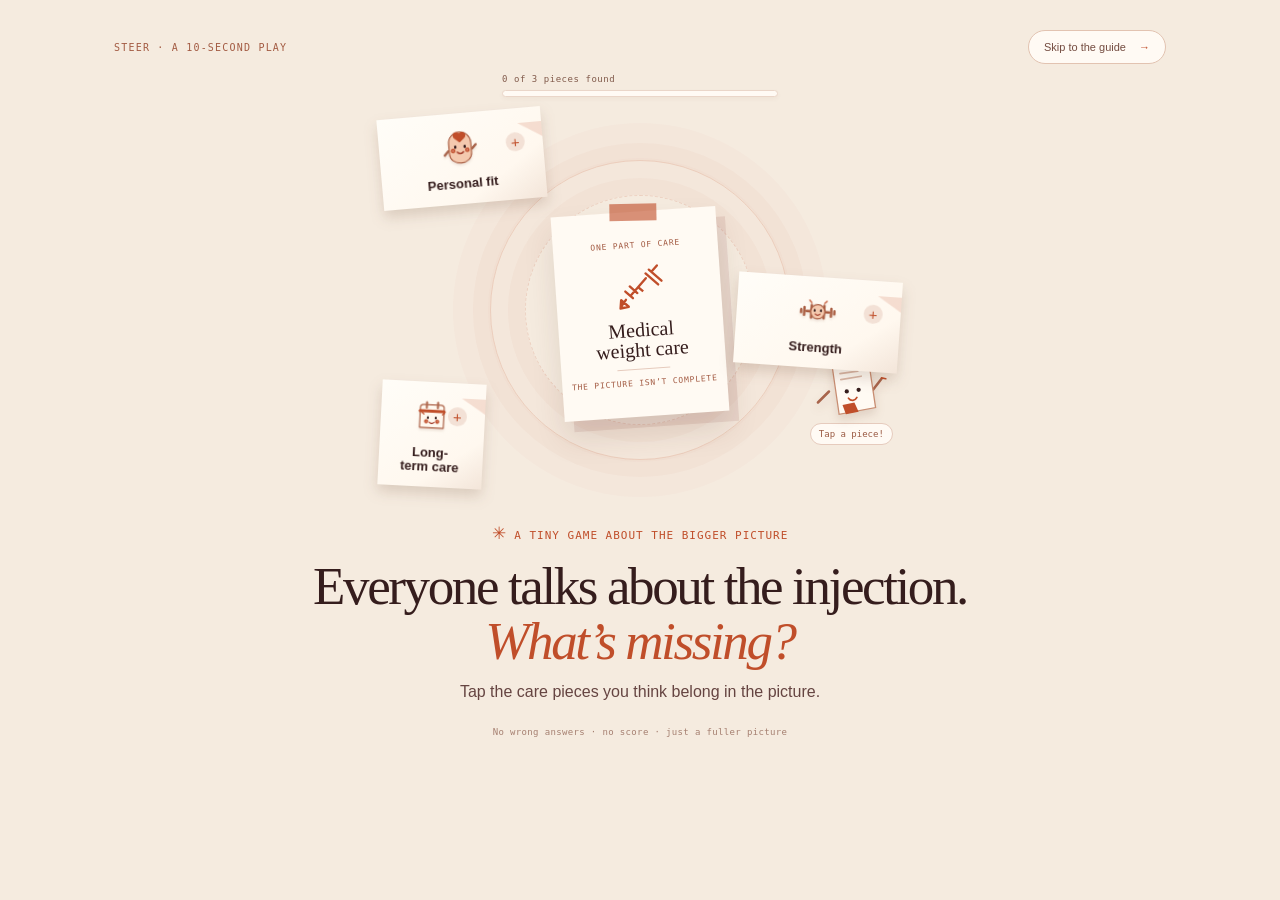
==== commit af60a7df: "Add opening reveal section with interactive elements and animations" ====
--- a/index.html
+++ b/index.html
@@ -28,6 +28,12 @@
     </div>
     <p class="opening-footnote">No wrong answers · no score · just a fuller picture</p>
   </section>
+    <div class="opening-reveal" id="openingReveal" hidden role="dialog" aria-modal="true" aria-labelledby="revealTitle" aria-describedby="revealDescription">
+      <div class="reveal-confetti" aria-hidden="true"><i></i><i></i><i></i><i></i><i></i><i></i><i></i><i></i><i></i><i></i><i></i><i></i></div>
+      <div class="reveal-envelope" aria-hidden="true"><div class="envelope-back"></div><div class="reveal-note"><span>THE BIGGER PICTURE</span><strong>A fuller picture.<br><em>Better questions.</em></strong><i>✳</i></div><div class="envelope-front"></div><div class="envelope-flap"></div></div>
+      <p class="eyebrow reveal-kicker">Three pieces found</p><h2 id="revealTitle">You found them.</h2><p id="revealDescription">Good care is bigger than one treatment. Now let’s explore what matters to you.</p>
+      <button type="button" class="reveal-continue" id="openingContinue">Open the full picture <span aria-hidden="true">→</span></button>
+    </div>
   <main class="app-shell">
     <header class="topbar"><a class="wordmark" href="#top" aria-label="steer home">steer</a><span class="topbar-note">a 45-second guide</span></header>
     <section class="hero" id="top"><div class="hero-main"><p class="eyebrow"><span class="eyebrow-star">✳</span> medical weight management</p><h1>Everyone talks about<br /><em>the injection.</em><br />What’s missing?</h1><p class="hero-copy">Complete the picture of care. Leave with questions you can take to a doctor.</p><button class="primary-button" id="startButton">Find the missing pieces <span>→</span></button><p class="quiet-note"><span>◦</span> No login <span>·</span> no score <span>·</span> just a clearer conversation</p></div><aside class="hero-aside" aria-hidden="true"><div class="aside-ring"></div><div class="aside-paper"><span class="aside-label">a note to keep</span><svg viewBox="0 0 90 70" fill="none"><path d="M11 24h18c0-7 5-12 12-12s12 5 12 12h26v21H55c0 7-5 12-12 12s-12-5-12-12H11V24Z" stroke="currentColor" stroke-width="2"/><path d="M41 23v19m0 0-6-6m6 6 6-6" stroke="currentColor" stroke-width="2" stroke-linecap="round" stroke-linejoin="round"/></svg><strong>Good care<br /><em>starts with<br />good questions.</em></strong><span class="aside-foot">keep what matters</span></div><span class="aside-spark">✳</span></aside></section>
--- a/opening-game.css
+++ b/opening-game.css
@@ -9,6 +9,42 @@
 @media(max-width:760px){.opening-layout{display:flex;gap:0;padding:9px 0 8px}.opening-board{width:min(100%,460px);height:355px;margin:0 auto}.opening-copy{text-align:center}.opening-copy h1{font-size:clamp(33px,8.2vw,48px)}.opening-copy>p:not(.eyebrow){margin:9px auto 5px}.opening-progress{margin:10px auto 0}.opening-board::after{top:0;font-size:7px}}
 @media(max-width:380px){.opening-board{height:330px}.opening-copy h1{font-size:32px}}
 @media(prefers-reduced-motion:reduce){.opening-piece,.opening-board::after{animation:none!important}}
+.opening-piece-icon.piece-character{width:50px;height:50px;flex-basis:50px;border:0;border-radius:0;background:transparent;box-shadow:none;overflow:visible}.opening-piece-icon.piece-character svg{width:48px;height:48px;overflow:visible;filter:drop-shadow(0 2px 1px #75412a20);animation:character-bob 2.2s ease-in-out infinite}.opening-piece-icon.piece-character svg .mascot-arm{transform-box:fill-box;transform-origin:center;animation:character-wave 1.8s ease-in-out infinite}.opening-piece:nth-of-type(2) .piece-character svg{animation-delay:-.7s}.opening-piece:nth-of-type(3) .piece-character svg{animation-delay:-1.3s}.opening-piece:nth-of-type(2) .piece-character .mascot-arm{animation-delay:-.3s}.opening-piece:nth-of-type(3) .piece-character .mascot-arm{animation-delay:-.6s}.opening-piece>span:nth-child(2){padding:0 12px 0 2px}.opening-piece strong{font-size:13px}.opening-piece:hover .piece-character svg{animation:character-pop .4s ease-in-out}.opening-piece.is-placed .piece-character svg{animation:character-pop .5s ease-in-out}
+@keyframes character-bob{0%,100%{translate:0 1px;rotate:-2deg}50%{translate:0 -3px;rotate:2deg}}@keyframes character-wave{0%,100%{rotate:0deg}50%{rotate:-23deg}}@keyframes character-pop{0%,100%{scale:1}45%{scale:1.18;rotate:6deg}}
+@media(max-width:760px){.opening-piece-icon.piece-character{width:44px;height:44px;flex-basis:44px}.opening-piece-icon.piece-character svg{width:43px;height:43px}.opening-piece strong{font-size:12px}}
+@media(max-width:380px){.opening-piece-icon.piece-character{width:40px;height:40px;flex-basis:40px}.opening-piece-icon.piece-character svg{width:39px;height:39px}.opening-piece>span:nth-child(2){padding-right:9px}}
+@media(prefers-reduced-motion:reduce){.piece-character svg,.piece-character svg *{animation:none!important}}
+.opening-piece{flex-direction:column;justify-content:center;gap:1px;min-width:154px;min-height:108px;padding:16px 14px 12px}.opening-piece-icon.piece-character{width:48px;height:48px;flex:0 0 48px}.opening-piece-icon.piece-character svg{width:46px;height:46px}.opening-piece>span:nth-child(2){width:100%;padding:0;text-align:center;justify-items:center}.opening-piece strong{text-align:center;line-height:1.05}.piece-check{right:17px;top:17px}.piece-personal{top:7%;left:1%}.piece-strength{right:-2%;top:37%}.piece-longview{left:4%;bottom:7%}
+@media(max-width:760px){.opening-piece{min-width:140px;min-height:98px;padding:14px 12px 10px}.opening-piece-icon.piece-character{width:43px;height:43px;flex-basis:43px}.opening-piece-icon.piece-character svg{width:42px;height:42px}.opening-piece strong{font-size:12px}.piece-check{right:15px;top:15px}.piece-personal{top:4%}.piece-strength{top:38%}.piece-longview{bottom:7%}}
+@media(max-width:380px){.opening-piece{min-width:128px;min-height:91px;padding:12px 10px 9px}.opening-piece-icon.piece-character{width:39px;height:39px;flex-basis:39px}.opening-piece-icon.piece-character svg{width:38px;height:38px}.piece-check{right:13px;top:13px}}
+.opening-piece,.opening-piece:hover,.opening-piece:focus-visible{clip-path:polygon(0 12%,32% 12%,32% 7%,38% 0,45% 0,50% 7%,50% 12%,100% 12%,100% 38%,96% 43%,100% 48%,100% 88%,72% 88%,72% 93%,67% 100%,60% 100%,55% 93%,55% 88%,0 88%,0 61%,4% 56%,0 51%)}.opening-piece>span:nth-child(2){min-height:18px;display:flex;align-items:center;justify-content:center}.opening-piece strong{display:block;width:100%;padding:0 2px;line-height:1.12;overflow-wrap:normal}.opening-piece-icon.piece-character{flex-shrink:0}
+@media(max-width:760px){.opening-piece,.opening-piece:hover,.opening-piece:focus-visible{clip-path:polygon(0 12%,32% 12%,32% 7%,38% 0,45% 0,50% 7%,50% 12%,100% 12%,100% 38%,96% 43%,100% 48%,100% 88%,72% 88%,72% 93%,67% 100%,60% 100%,55% 93%,55% 88%,0 88%,0 61%,4% 56%,0 51%)}}
+.opening-piece,.opening-piece:hover,.opening-piece:focus-visible,.opening-piece.is-placed{clip-path:none!important;overflow:visible;border:1px solid #e4cbbb;border-radius:4px 3px 5px 2px;filter:drop-shadow(0 7px 7px #5e351f25);background:linear-gradient(145deg,#fffdf8 0%,#fff8ef 76%,#f4e7dc 100%)}.opening-piece{min-width:154px;min-height:104px;padding:12px 13px 10px;gap:0}.opening-piece>span:nth-child(2){width:100%;min-height:0;padding:0 5px;display:flex;justify-content:center;align-items:center;overflow:visible}.opening-piece strong{width:100%;padding:0 3px;white-space:normal;overflow:visible;line-height:1.2;text-align:center;font-size:12px}.opening-piece::before{right:0;top:0;width:19px;height:15px;background:#c04e2a36;clip-path:polygon(0 0,100% 0,100% 100%);opacity:1}.opening-piece-icon.piece-character{margin-top:3px}.piece-check{z-index:1}
+@media(max-width:760px){.opening-piece,.opening-piece:hover,.opening-piece:focus-visible,.opening-piece.is-placed{clip-path:none!important}.opening-piece{min-width:140px;min-height:96px;padding:10px 11px 8px}.opening-piece strong{font-size:11px}.opening-piece-icon.piece-character{margin-top:3px}}
+@media(max-width:380px){.opening-piece{min-width:128px;min-height:91px;padding:9px 9px 7px}}
+.opening-piece,.opening-piece:hover,.opening-piece:focus-visible,.opening-piece.is-placed{min-width:128px;min-height:82px;padding:8px 9px 7px;gap:0}.opening-piece-icon.piece-character{width:39px;height:39px;flex:0 0 39px;margin-top:1px}.opening-piece-icon.piece-character svg{width:38px;height:38px}.opening-piece>span:nth-child(2){min-height:15px;padding:0 3px}.opening-piece strong{font-size:11px;line-height:1.1}.piece-check{right:12px;top:12px;width:15px;height:15px;font-size:12px}.piece-personal{top:0;left:0}.piece-strength{top:40%;right:0}.piece-longview{bottom:9%;left:0}.opening-board-caption{bottom:0;font-size:8px;padding:6px 9px}
+@media(max-width:760px){.opening-piece,.opening-piece:hover,.opening-piece:focus-visible,.opening-piece.is-placed{min-width:116px;min-height:72px;padding:6px 7px 5px}.opening-piece-icon.piece-character{width:35px;height:35px;flex-basis:35px}.opening-piece-icon.piece-character svg{width:34px;height:34px}.opening-piece strong{font-size:10px}.piece-check{right:10px;top:10px;width:14px;height:14px}.piece-personal{top:0;left:0}.piece-strength{top:40%;right:0}.piece-longview{bottom:9%;left:0}.opening-board-caption{bottom:0}}
+@media(max-width:380px){.opening-piece,.opening-piece:hover,.opening-piece:focus-visible,.opening-piece.is-placed{min-width:108px;min-height:68px;padding:5px 6px 4px}.opening-piece-icon.piece-character{width:32px;height:32px;flex-basis:32px}.opening-piece-icon.piece-character svg{width:31px;height:31px}.opening-piece strong{font-size:9px}.opening-board{height:340px}}
+@media(max-width:760px){.opening-piece,.opening-piece:hover,.opening-piece:focus-visible,.opening-piece.is-placed{width:84px;min-width:84px;max-width:84px;height:76px;min-height:76px;padding:5px 4px 4px;gap:0;border-radius:10px;transform-origin:center}.opening-piece-icon.piece-character{width:29px;height:29px;flex:0 0 29px;margin:0}.opening-piece-icon.piece-character svg{width:28px;height:28px}.opening-piece>span:nth-child(2){min-height:0;padding:0;width:100%}.opening-piece strong{font-size:9px;line-height:1.02;padding:0 1px;white-space:normal}.piece-check{right:5px;top:5px;width:12px;height:12px;font-size:10px}.piece-personal{top:0;left:0}.piece-strength{top:40%;right:0}.piece-longview{bottom:0;left:0}.opening-board{height:390px}}
+@media(max-width:380px){.opening-piece,.opening-piece:hover,.opening-piece:focus-visible,.opening-piece.is-placed{width:78px;min-width:78px;max-width:78px;height:72px;min-height:72px;padding:4px 3px}.opening-piece strong{font-size:8px}.opening-board{height:370px}}
+@media(max-width:760px){.opening-piece,.opening-piece:hover,.opening-piece:focus-visible,.opening-piece.is-placed{width:74px;min-width:74px;max-width:74px;height:70px;min-height:70px;padding:5px 4px 4px;border-radius:18px 16px 19px 15px}.opening-piece-icon.piece-character{width:27px;height:27px;flex-basis:27px}.opening-piece-icon.piece-character svg{width:26px;height:26px}.opening-piece strong{font-size:8px;line-height:1.02}.opening-piece>span:nth-child(2){padding:0 1px}.piece-check{right:4px;top:4px;width:11px;height:11px;font-size:9px}.piece-personal{left:0;top:0}.piece-strength{right:-4%;top:40%}.piece-longview{left:0;bottom:0}}
+@media(max-width:380px){.opening-piece,.opening-piece:hover,.opening-piece:focus-visible,.opening-piece.is-placed{width:68px;min-width:68px;max-width:68px;height:66px;min-height:66px;padding:4px 3px;border-radius:17px}.opening-piece-icon.piece-character{width:25px;height:25px;flex-basis:25px}.opening-piece-icon.piece-character svg{width:24px;height:24px}.opening-piece strong{font-size:7px}.piece-strength{right:-4%}}
+@media(max-width:760px){.piece-longview{bottom:22%}}
+.opening-piece.piece-longview{width:104px;min-width:104px;max-width:104px;left:0}.opening-board-caption{display:none}
+@media(max-width:760px){.opening-piece,.opening-piece:hover,.opening-piece:focus-visible,.opening-piece.is-placed{width:58px;min-width:58px;max-width:58px;height:66px;min-height:66px;padding:4px 3px;border-radius:16px}.opening-piece-icon.piece-character{width:25px;height:25px;flex:0 0 25px;margin:0}.opening-piece-icon.piece-character svg{width:24px;height:24px}.opening-piece>span:nth-child(2){width:100%;min-height:0;padding:0}.opening-piece strong{font-size:7px;line-height:1.02;overflow-wrap:anywhere}.piece-check{right:3px;top:3px;width:10px;height:10px;font-size:8px}.piece-personal{left:0;top:0}.piece-strength{right:0;top:40%}.piece-longview{left:0;bottom:10%}}
+@media(max-width:380px){.opening-piece,.opening-piece:hover,.opening-piece:focus-visible,.opening-piece.is-placed{width:54px;min-width:54px;max-width:54px;height:62px;min-height:62px;padding:3px 2px;border-radius:15px}.opening-piece strong{font-size:6.5px}}
+@media(max-width:760px){.opening-piece.piece-personal,.opening-piece.piece-strength,.opening-piece.piece-longview,.opening-piece.piece-personal:hover,.opening-piece.piece-strength:hover,.opening-piece.piece-longview:hover,.opening-piece.piece-personal:focus-visible,.opening-piece.piece-strength:focus-visible,.opening-piece.piece-longview:focus-visible,.opening-piece.piece-personal.is-placed,.opening-piece.piece-strength.is-placed,.opening-piece.piece-longview.is-placed{width:104px;min-width:104px;max-width:104px;height:66px;min-height:66px}.piece-strength{right:-3%}}
+@media(max-width:380px){.opening-piece.piece-personal,.opening-piece.piece-strength,.opening-piece.piece-longview,.opening-piece.piece-personal:hover,.opening-piece.piece-strength:hover,.opening-piece.piece-longview:hover,.opening-piece.piece-personal:focus-visible,.opening-piece.piece-strength:focus-visible,.opening-piece.piece-longview:focus-visible,.opening-piece.piece-personal.is-placed,.opening-piece.piece-strength.is-placed,.opening-piece.piece-longview.is-placed{width:96px;min-width:96px;max-width:96px;height:64px;min-height:64px}}
+@media(max-width:760px){.piece-personal{top:6%}}
+.opening-game>.opening-progress{position:relative;z-index:6;width:min(280px,calc(100% - 32px));max-width:280px;margin:10px auto 1px;padding:0 2px}.opening-game>.opening-progress>span:first-child{display:flex;justify-content:space-between;align-items:center;margin-bottom:6px;color:#815a4b;font:9px 'DM Mono',monospace;letter-spacing:.06em}.opening-game>.opening-progress-track{height:7px;border:1px solid #ead6c9;background:#fffaf4;box-shadow:0 2px 5px #63331d0b}.opening-game>.opening-progress-track i{background:linear-gradient(90deg,#c04e2a,#e28b62);box-shadow:0 0 9px #c04e2a50}.opening-game>.opening-progress-track i[style*="100%"]{background:linear-gradient(90deg,#7d9e74,#b9b976)}
+@media(max-width:760px){.opening-game>.opening-progress{margin-top:8px;margin-bottom:0}.opening-game>.opening-progress>span:first-child{font-size:8px}.opening-game>.opening-progress-track{height:6px}}
+.opening-game>.opening-progress .opening-progress-track{height:7px;border:1px solid #ead6c9;background:#fffaf4;box-shadow:0 2px 5px #63331d0b}.opening-game>.opening-progress .opening-progress-track i{background:linear-gradient(90deg,#c04e2a,#e28b62);box-shadow:0 0 9px #c04e2a50}.opening-game>.opening-progress .opening-progress-track i[style*="100%"]{background:linear-gradient(90deg,#7d9e74,#b9b976)}
+@media(max-width:760px){.opening-game>.opening-progress .opening-progress-track{height:6px}}
+.opening-reveal[hidden]{display:none!important}.opening-reveal{position:fixed;z-index:100;inset:0;display:flex;flex-direction:column;align-items:center;justify-content:center;padding:24px 20px;text-align:center;background:radial-gradient(ellipse at 50% 35%,#fffaf4 0%,#f5ebdf 68%,#eedbcd 100%);overflow:hidden;animation:reveal-screen-in .55s ease both}.opening-reveal::before,.opening-reveal::after{content:'✳';position:absolute;color:#d47751;font-size:24px;animation:reveal-spark 2.2s ease-in-out infinite}.opening-reveal::before{top:14%;left:17%}.opening-reveal::after{right:15%;top:23%;animation-delay:-.9s}.reveal-envelope{position:relative;width:220px;height:155px;margin:8px auto 20px;perspective:800px;filter:drop-shadow(0 12px 15px #623d2720)}.envelope-back{position:absolute;inset:18px 0 0;background:#d9a98f;clip-path:polygon(0 0,100% 0,100% 100%,0 100%);border-radius:4px}.reveal-note{position:absolute;z-index:2;left:50%;bottom:15px;width:178px;height:125px;padding:15px 10px 10px;display:flex;flex-direction:column;align-items:center;justify-content:center;background:#fffaf3;box-shadow:0 4px 10px #56331d17;transform:translate(-50%,35px) rotate(-3deg);opacity:0;animation:reveal-note-rise .8s .55s cubic-bezier(.2,.85,.25,1.2) forwards}.reveal-note>span{color:#9a5a43;font:8px 'DM Mono',monospace;letter-spacing:.12em}.reveal-note strong{margin-top:12px;color:#351d1d;font:500 19px/1.05 'Playfair Display',Georgia,serif}.reveal-note em{color:#c04e2a}.reveal-note i{position:absolute;top:6px;right:8px;color:#c04e2a;font-size:13px;font-style:normal}.envelope-front{position:absolute;z-index:3;left:0;right:0;bottom:0;height:90px;background:linear-gradient(145deg,#e7c3ad,#d9a98f);clip-path:polygon(0 0,50% 62%,100% 0,100% 100%,0 100%);border-radius:0 0 4px 4px}.envelope-flap{position:absolute;z-index:4;left:0;right:0;top:18px;height:80px;background:linear-gradient(160deg,#f0d3bf,#d39a7c);clip-path:polygon(0 0,100% 0,50% 100%);transform-origin:top center;transform:rotateX(0);animation:envelope-flip .7s .18s ease-in forwards}.reveal-kicker{margin:0 0 8px;animation:reveal-copy-in .55s .75s both}.opening-reveal h2{margin:0;color:#351d1d;font:500 clamp(34px,8vw,48px)/1.05 'Playfair Display',Georgia,serif;letter-spacing:-.035em;animation:reveal-copy-in .55s .85s both}.opening-reveal>p:not(.eyebrow){max-width:350px;margin:12px 0 19px;color:#654441;font-size:14px;line-height:1.5;animation:reveal-copy-in .55s .95s both}.reveal-continue{border:0;border-radius:5px;background:#c04e2a;color:white;padding:14px 19px;font:600 14px 'DM Sans',sans-serif;box-shadow:0 7px 18px #a8472930;opacity:0;animation:reveal-copy-in .5s 1.2s forwards;transition:transform .2s,background .2s}.reveal-continue:hover{transform:translateY(-2px);background:#8e2c20}.reveal-continue span{margin-left:15px}.reveal-confetti{position:absolute;inset:0;pointer-events:none}.reveal-confetti i{position:absolute;top:-14px;left:calc(8% + var(--x,0%));width:8px;height:13px;border-radius:2px;background:#c04e2a;opacity:0;animation:confetti-drop 2.5s .15s ease-out forwards}.reveal-confetti i:nth-child(2){left:18%;--turn:70deg;background:#e6b38f;animation-delay:.25s}.reveal-confetti i:nth-child(3){left:29%;--turn:-55deg;background:#7e9b78;animation-delay:.4s}.reveal-confetti i:nth-child(4){left:42%;--turn:30deg;background:#d58e65;animation-delay:.12s}.reveal-confetti i:nth-child(5){left:55%;--turn:-35deg;background:#9c6a5b;animation-delay:.3s}.reveal-confetti i:nth-child(6){left:67%;--turn:80deg;background:#e6b38f;animation-delay:.5s}.reveal-confetti i:nth-child(7){left:77%;--turn:-20deg;background:#c04e2a;animation-delay:.18s}.reveal-confetti i:nth-child(8){left:90%;--turn:45deg;background:#7e9b78;animation-delay:.35s}.reveal-confetti i:nth-child(n+9){display:none}
+@keyframes reveal-screen-in{from{opacity:0}to{opacity:1}}@keyframes envelope-flip{to{transform:rotateX(180deg);opacity:.65}}@keyframes reveal-note-rise{to{transform:translate(-50%,-42px) rotate(-3deg);opacity:1}}@keyframes reveal-copy-in{from{opacity:0;translate:0 10px}to{opacity:1;translate:0 0}}@keyframes reveal-spark{0%,100%{transform:rotate(0) scale(.75);opacity:.45}50%{transform:rotate(25deg) scale(1.2);opacity:1}}@keyframes confetti-drop{0%{transform:translateY(-10px) rotate(0);opacity:0}12%{opacity:1}100%{transform:translateY(54vh) rotate(380deg);opacity:0}}
+@media(max-width:500px){.reveal-envelope{width:190px;height:138px}.reveal-note{width:156px;height:112px}.opening-reveal::before{left:7%;top:12%}.opening-reveal::after{right:7%;top:21%}}
+@media(prefers-reduced-motion:reduce){.opening-reveal *,.opening-reveal::before,.opening-reveal::after{animation-duration:.01ms!important;animation-delay:0ms!important;transition-duration:.01ms!important}.reveal-note,.reveal-kicker,.opening-reveal h2,.opening-reveal>p,.reveal-continue{opacity:1}}
+.opening-piece,.opening-piece:hover,.opening-piece:focus-visible,.opening-piece.is-placed{border-radius:14px 12px 15px 11px;border-color:#ebd5c6;filter:drop-shadow(0 7px 9px #5e351f20);box-shadow:inset 0 1px 0 #ffffffb8}.opening-piece::before{width:22px;height:16px;border-bottom-left-radius:5px;opacity:.72}.opening-piece:hover,.opening-piece:focus-visible{filter:drop-shadow(0 10px 12px #5e351f24)}
 .opening-game{padding-top:30px}.opening-layout{padding-top:15px}.opening-board::after{content:none!important}.opening-piece{min-width:164px;min-height:84px;gap:11px;padding:13px 15px 12px 13px;border:0;border-radius:0;background:linear-gradient(145deg,#fffdf8 0%,#fff8ef 72%,#f3e5d9 100%);clip-path:polygon(0 18%,32% 18%,32% 10%,38% 2%,45% 2%,50% 10%,50% 18%,100% 18%,100% 80%,73% 80%,73% 88%,67% 98%,60% 98%,55% 88%,55% 80%,0 80%);filter:drop-shadow(0 7px 7px #5e351f2c);box-shadow:none}.opening-piece::before{content:'';position:absolute;right:0;top:15px;width:24px;height:15px;background:#c04e2a35;clip-path:polygon(0 0,100% 0,100% 100%);opacity:.8}.opening-piece>span:nth-child(2){gap:5px}.opening-piece small{font-size:8px;letter-spacing:.14em}.opening-piece strong{font:600 13px/1.1 'DM Sans',sans-serif;white-space:normal}.opening-piece-icon{width:40px;height:40px;flex:0 0 40px;border:1px solid #e6cbbd;background:radial-gradient(circle at 35% 28%,#fff8ef,#f1dccc);box-shadow:inset 0 1px 2px #fff;font-size:21px}.opening-piece-icon svg{width:25px;height:25px}.piece-check{position:absolute;right:18px;top:24px;width:19px;height:19px;display:grid;place-items:center;border-radius:50%;background:#f3e1d6;font-size:15px}.opening-piece:hover,.opening-piece:focus-visible{filter:drop-shadow(0 12px 9px #5e351f38);clip-path:polygon(0 18%,32% 18%,32% 10%,38% 2%,45% 2%,50% 10%,50% 18%,100% 18%,100% 80%,73% 80%,73% 88%,67% 98%,60% 98%,55% 88%,55% 80%,0 80%);outline:0}.opening-piece.is-placed{filter:drop-shadow(0 12px 8px #a94d2d45);background:linear-gradient(145deg,#fff1e5,#f1d6c5)}.opening-piece.is-placed .piece-check{font-size:0}.opening-piece.is-placed .piece-check::after{content:'✓';font-size:14px}.opening-board-caption{bottom:1px}.opening-mascot{right:0;bottom:20%}
 @media(max-width:760px){.opening-game{padding-top:22px}.opening-layout{padding-top:9px}.opening-board{height:355px}.opening-piece{min-width:145px;min-height:75px;gap:8px;padding:11px 13px 10px 10px}.opening-piece-icon{width:34px;height:34px;flex-basis:34px}.opening-piece-icon svg{width:22px;height:22px}.opening-piece strong{font-size:12px}.piece-check{right:15px;top:23px;width:16px;height:16px}.opening-mascot{right:0;bottom:20%}}
 @media(max-width:380px){.opening-piece{min-width:133px;min-height:69px;gap:6px;padding:10px 12px 9px 9px}.opening-piece-icon{width:30px;height:30px;flex-basis:30px}.opening-piece strong{font-size:11px}.piece-check{right:13px;top:21px}}
